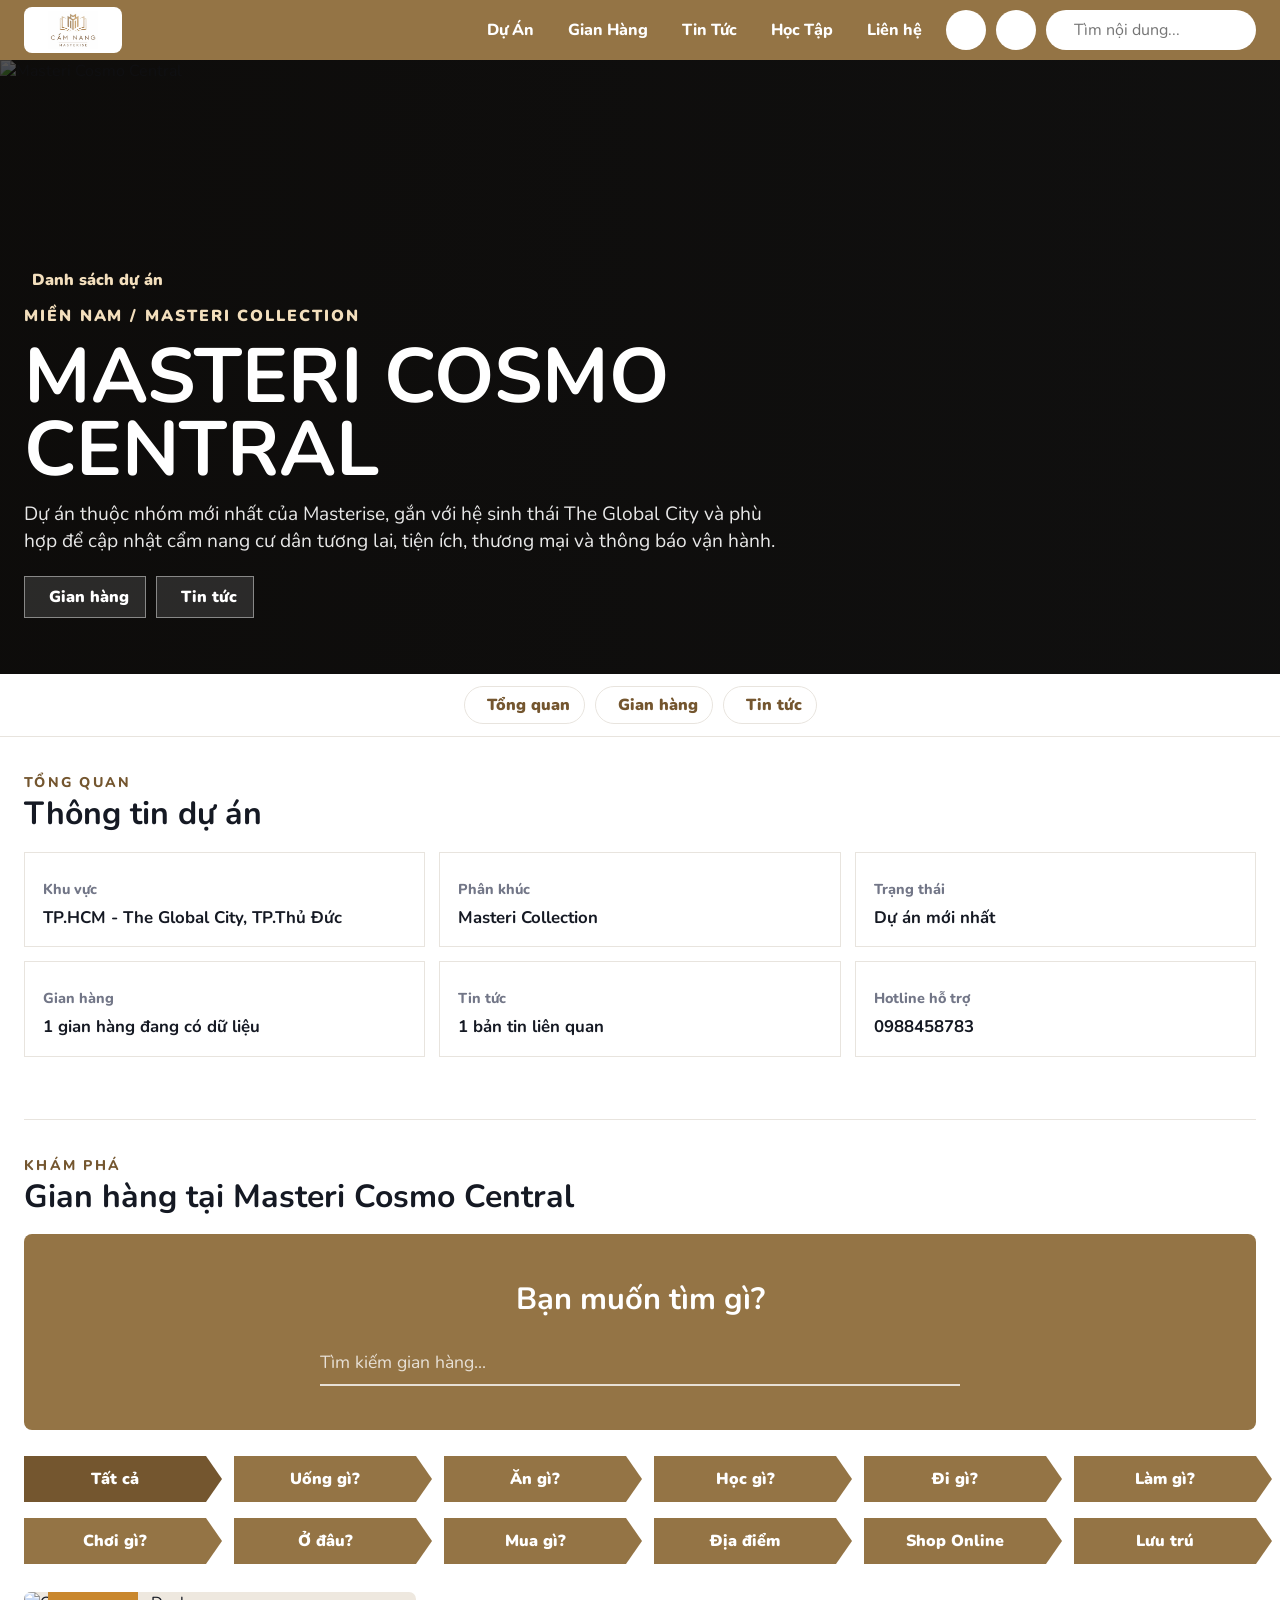
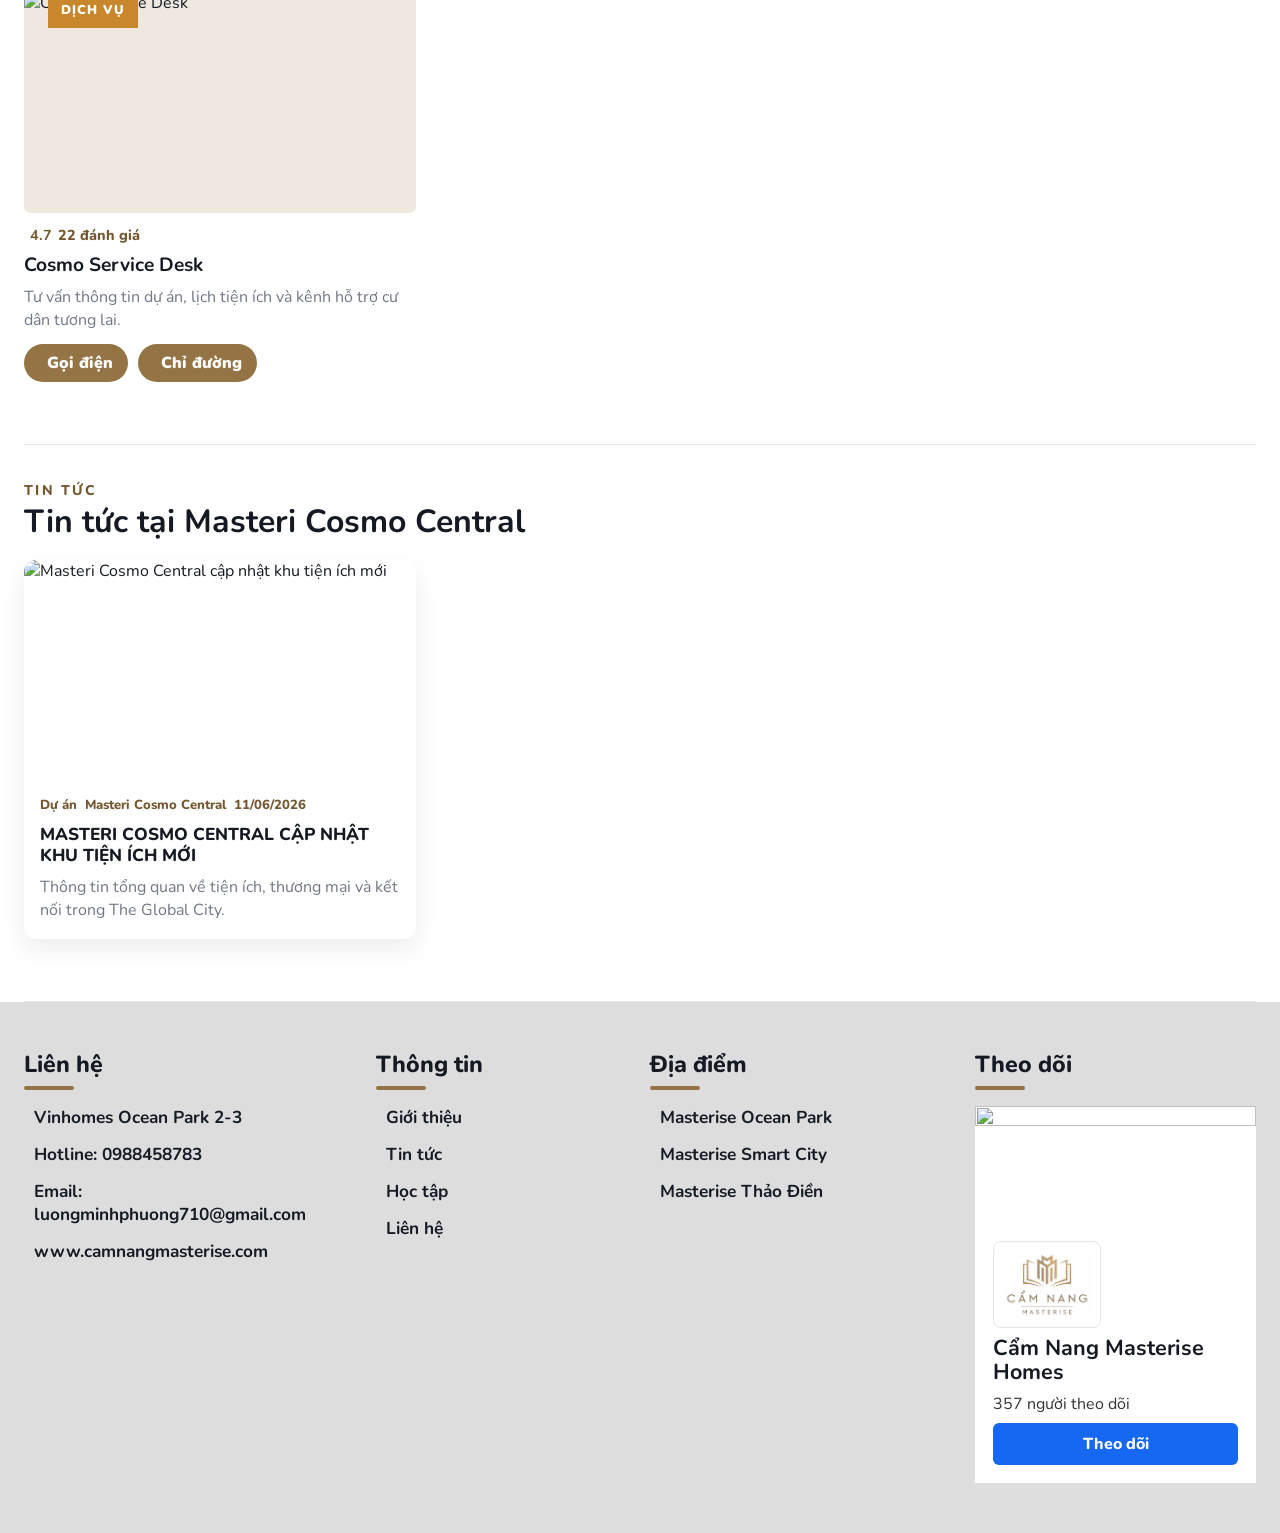
==== project.html @ 2a8983a5 "Add resident guide pages and learning hub" ====
<!doctype html>
<html lang="vi">
  <head>
    <meta charset="utf-8" />
    <meta name="viewport" content="width=device-width, initial-scale=1" />
    <title>Chi tiết dự án | Cẩm nang Masterise Homes</title>
    <meta
      name="description"
      content="Trang chi tiết dự án Masterise với mô tả, gian hàng và tin tức theo từng dự án."
    />
    <link rel="preconnect" href="https://fonts.googleapis.com" />
    <link rel="preconnect" href="https://fonts.gstatic.com" crossorigin />
    <link
      href="https://fonts.googleapis.com/css2?family=Nunito:wght@400;500;600;700;800&display=swap"
      rel="stylesheet"
    />
    <link rel="preconnect" href="https://unpkg.com" />
    <link rel="icon" href="assets/logo-camnang-masterise-crop.png" />
    <link rel="stylesheet" href="styles.css" />
    <script defer src="https://unpkg.com/lucide@latest/dist/umd/lucide.min.js"></script>
    <script defer src="site-data.js"></script>
    <script defer src="project-detail.js"></script>
  </head>
  <body>
    <header class="site-header">
      <a class="brand" href="index.html" aria-label="Cẩm nang Masterise Homes">
        <img class="brand-logo" src="assets/logo-camnang-masterise-crop.png" alt="Cẩm Nang Masterise" />
      </a>

      <nav class="main-nav" aria-label="Điều hướng chính">
        <a href="projects.html">Dự Án</a>
        <a href="#stores">Gian Hàng</a>
        <a href="#projectNews">Tin Tức</a>
        <a href="learning.html">Học Tập</a>
        <a href="#contact">Liên hệ</a>
      </nav>

      <div class="header-actions">
        <a href="#contact" class="icon-button" aria-label="Tài khoản">
          <i data-lucide="user-round" aria-hidden="true"></i>
        </a>
        <a href="tel:0988458783" class="icon-button" aria-label="Gọi hotline">
          <i data-lucide="phone" aria-hidden="true"></i>
        </a>
        <label class="search-box" for="siteSearch">
          <i data-lucide="search" aria-hidden="true"></i>
          <input id="siteSearch" type="search" placeholder="Tìm nội dung..." />
        </label>
      </div>
    </header>

    <main class="project-detail-page">
      <section class="detail-hero" id="detailHero"></section>

      <nav class="detail-jump" aria-label="Điều hướng nội dung dự án">
        <a href="#overview"><i data-lucide="layout-dashboard" aria-hidden="true"></i>Tổng quan</a>
        <a href="#stores"><i data-lucide="store" aria-hidden="true"></i>Gian hàng</a>
        <a href="#projectNews"><i data-lucide="newspaper" aria-hidden="true"></i>Tin tức</a>
      </nav>

      <section class="detail-section" id="overview" aria-labelledby="overviewTitle">
        <div class="detail-section-heading">
          <p>Tổng quan</p>
          <h2 id="overviewTitle">Thông tin dự án</h2>
        </div>
        <div class="overview-grid" id="overviewGrid" aria-live="polite"></div>
      </section>

      <section class="detail-section" id="stores" aria-labelledby="storesTitle">
        <div class="detail-section-heading">
          <p>Khám phá</p>
          <h2 id="storesTitle">Gian hàng trong dự án</h2>
        </div>

        <div class="store-discovery">
          <div class="store-discovery-search">
            <h3>Bạn muốn tìm gì?</h3>
            <label for="projectStoreSearch">
              <input id="projectStoreSearch" type="search" placeholder="Tìm kiếm gian hàng..." />
              <i data-lucide="search" aria-hidden="true"></i>
            </label>
          </div>

          <div class="store-category-chips" id="storeCategoryChips" aria-label="Lọc gian hàng theo nhu cầu"></div>
        </div>

        <div class="store-showcase-grid" id="detailStoreGrid" aria-live="polite"></div>
      </section>

      <section class="detail-section" id="projectNews" aria-labelledby="projectNewsTitle">
        <div class="detail-section-heading">
          <p>Tin tức</p>
          <h2 id="projectNewsTitle">Tin tức dự án</h2>
        </div>
        <div class="news-grid" id="detailNewsGrid" aria-live="polite"></div>
      </section>
    </main>

    <footer class="site-footer" id="contact">
      <div class="footer-column">
        <h2>Liên hệ</h2>
        <ul>
          <li><i data-lucide="map-pin" aria-hidden="true"></i>Vinhomes Ocean Park 2-3</li>
          <li><i data-lucide="phone" aria-hidden="true"></i>Hotline: 0988458783</li>
          <li>
            <i data-lucide="mail" aria-hidden="true"></i>
            Email: luongminhphuong710@gmail.com
          </li>
          <li><i data-lucide="globe-2" aria-hidden="true"></i>www.camnangmasterise.com</li>
        </ul>
      </div>

      <div class="footer-column">
        <h2>Thông tin</h2>
        <ul>
          <li><i data-lucide="chevron-right" aria-hidden="true"></i>Giới thiệu</li>
          <li><i data-lucide="chevron-right" aria-hidden="true"></i>Tin tức</li>
          <li><i data-lucide="chevron-right" aria-hidden="true"></i>Học tập</li>
          <li><i data-lucide="chevron-right" aria-hidden="true"></i>Liên hệ</li>
        </ul>
      </div>

      <div class="footer-column">
        <h2>Địa điểm</h2>
        <ul>
          <li><i data-lucide="chevron-right" aria-hidden="true"></i>Masterise Ocean Park</li>
          <li><i data-lucide="chevron-right" aria-hidden="true"></i>Masterise Smart City</li>
          <li><i data-lucide="chevron-right" aria-hidden="true"></i>Masterise Thảo Điền</li>
        </ul>
      </div>

      <div class="footer-column follow-card">
        <h2>Theo dõi</h2>
        <div class="facebook-card">
          <img
            src="https://masterisehomes.com/_next/image?q=70&url=https%3A%2F%2Frevamp-ldp.masterisehomes.com%2Fuploads%2FMasteri_Grand_Coast_a2c320e2ba.jpg&w=900"
            alt=""
          />
          <div>
            <img class="footer-logo" src="assets/logo-camnang-masterise-crop.png" alt="Cẩm Nang Masterise" />
            <strong>Cẩm Nang Masterise Homes</strong>
            <span>357 người theo dõi</span>
            <a href="https://www.facebook.com/" target="_blank" rel="noreferrer">Theo dõi</a>
          </div>
        </div>
      </div>
    </footer>
  </body>
</html>
---- styles.css ----
:root {
  --brown: #947445;
  --brown-dark: #74562f;
  --brown-soft: #eee6da;
  --ink: #151923;
  --muted: #727687;
  --line: #e8e4de;
  --soft: #f6f6f6;
  --white: #ffffff;
  --footer: #dddddd;
  --shadow: 0 18px 38px rgba(68, 48, 22, 0.12);
  --content: min(1440px, calc(100vw - 48px));
  font-family: Nunito, ui-sans-serif, system-ui, -apple-system, BlinkMacSystemFont,
    "Segoe UI", sans-serif;
}

* {
  box-sizing: border-box;
}

html {
  scroll-behavior: smooth;
}

body {
  margin: 0;
  background: var(--white);
  color: var(--ink);
  overflow-x: hidden;
}

body,
button,
input,
select {
  font: inherit;
}

button {
  cursor: pointer;
}

a {
  color: inherit;
  text-decoration: none;
}

img {
  display: block;
  max-width: 100%;
}

.site-header {
  position: sticky;
  top: 0;
  z-index: 10;
  display: grid;
  grid-template-columns: auto 1fr auto;
  align-items: center;
  gap: 24px;
  min-height: 60px;
  padding: 7px 24px;
  background: var(--brown);
  color: var(--white);
}

.brand {
  display: inline-flex;
  align-items: center;
}

.brand-logo {
  width: 98px;
  height: 46px;
  border-radius: 8px;
  padding: 4px 8px;
  background: var(--white);
  object-fit: contain;
}

.main-nav {
  display: flex;
  align-items: center;
  justify-content: flex-end;
  gap: 34px;
  font-weight: 800;
}

.main-nav a {
  white-space: nowrap;
}

.main-nav a:hover,
.main-nav a:focus-visible,
.main-nav a.is-active {
  color: #f5e3c2;
  outline: none;
}

.header-actions {
  display: flex;
  align-items: center;
  gap: 10px;
}

.icon-button {
  display: grid;
  place-items: center;
  width: 40px;
  height: 40px;
  border-radius: 999px;
  background: var(--white);
  color: var(--brown);
}

.icon-button svg,
.search-box svg {
  width: 20px;
  height: 20px;
}

.search-box {
  display: flex;
  align-items: center;
  gap: 10px;
  width: 210px;
  height: 40px;
  border-radius: 999px;
  padding: 0 16px;
  background: var(--white);
  color: var(--muted);
}

.search-box input {
  width: 100%;
  min-width: 0;
  border: 0;
  outline: 0;
  color: var(--ink);
}

.hero-banner {
  position: relative;
  height: clamp(320px, 33vw, 620px);
  overflow: hidden;
  background: #ece9e4;
}

.hero-banner img {
  width: 100%;
  height: 100%;
  object-fit: cover;
}

.hero-banner::after {
  content: "";
  position: absolute;
  inset: 0;
  background: linear-gradient(90deg, rgba(0, 0, 0, 0.32), rgba(0, 0, 0, 0.02));
  pointer-events: none;
}

.hero-copy {
  position: absolute;
  left: max(24px, calc((100vw - 1440px) / 2));
  bottom: 46px;
  z-index: 1;
  max-width: 560px;
  color: var(--white);
  text-shadow: 0 10px 28px rgba(0, 0, 0, 0.42);
}

.hero-copy p {
  margin: 0 0 8px;
  font-size: clamp(1.1rem, 2vw, 1.8rem);
  font-weight: 800;
}

.hero-copy h1 {
  margin: 0;
  font-size: clamp(2.1rem, 5vw, 4.4rem);
  line-height: 1;
}

.section {
  width: var(--content);
  margin: 0 auto;
  padding: 48px 0 70px;
}

.section-title {
  display: grid;
  justify-items: center;
  gap: 8px;
  margin-bottom: 28px;
  text-align: center;
}

.section-title h2 {
  margin: 0;
  color: #68696d;
  font-size: clamp(2rem, 3vw, 2.75rem);
  line-height: 1.05;
  font-weight: 800;
}

.section-title p {
  margin: 0;
  width: min(860px, calc(100vw - 40px));
  color: #798095;
  font-size: clamp(1.05rem, 1.5vw, 1.35rem);
  line-height: 1.35;
}

.section-title span {
  display: block;
  position: relative;
  width: 164px;
  height: 8px;
  margin-top: 4px;
}

.section-title span::before,
.section-title span::after {
  content: "";
  position: absolute;
  top: 2px;
  width: 74px;
  height: 4px;
  border-radius: 999px;
  background: var(--brown);
}

.section-title span::before {
  left: 0;
}

.section-title span::after {
  right: 0;
}

.region-tabs {
  display: flex;
  justify-content: center;
  flex-wrap: wrap;
  gap: 10px;
  margin-bottom: 28px;
}

.region-tabs button {
  min-height: 38px;
  border: 1px solid var(--line);
  border-radius: 999px;
  padding: 0 16px;
  background: var(--white);
  color: var(--brown-dark);
  font-size: 0.96rem;
  font-weight: 800;
}

.region-tabs button:hover,
.region-tabs button:focus-visible,
.region-tabs button.is-active {
  border-color: var(--brown);
  background: var(--brown);
  color: var(--white);
  outline: none;
}

.project-grid {
  display: grid;
  grid-template-columns: repeat(4, minmax(0, 1fr));
  gap: 20px;
}

.project-card {
  display: grid;
  justify-items: center;
  gap: 10px;
  width: 100%;
  min-width: 0;
  border: 1px solid var(--line);
  border-radius: 10px;
  padding: 10px 10px 14px;
  background: var(--white);
  color: inherit;
  text-align: center;
  box-shadow: 0 10px 22px rgba(20, 21, 24, 0.05);
}

.project-card img {
  width: 100%;
  aspect-ratio: 4 / 3;
  border-radius: 7px;
  object-fit: cover;
}

.project-card h3 {
  margin: 2px 0 0;
  font-size: clamp(1rem, 1.15vw, 1.16rem);
  line-height: 1.2;
  font-weight: 800;
}

.project-card .project-meta {
  margin: -4px 0 0;
  color: var(--muted);
  font-size: 0.82rem;
  font-weight: 700;
}

.project-card .project-action {
  display: inline-flex;
  align-items: center;
  gap: 7px;
  min-height: 36px;
  border-radius: 999px;
  padding: 0 16px;
  background: var(--brown);
  color: var(--white);
  font-size: 0.9rem;
  font-weight: 800;
}

.project-card:hover,
.project-card:focus-visible,
.project-card.is-active {
  border-color: rgba(148, 116, 69, 0.56);
}

.project-card:hover .project-action,
.project-card:focus-visible .project-action,
.project-card.is-active .project-action {
  background: var(--brown-dark);
}

.project-card:focus-visible {
  outline: 3px solid rgba(148, 116, 69, 0.28);
  outline-offset: 4px;
}

.project-more {
  display: flex;
  justify-content: center;
  margin-top: 24px;
}

.project-more[hidden] {
  display: none;
}

.project-more button {
  min-height: 42px;
  border: 1px solid var(--brown);
  border-radius: 999px;
  padding: 0 24px;
  background: var(--white);
  color: var(--brown-dark);
  font-weight: 800;
}

.project-more button:hover,
.project-more button:focus-visible {
  background: var(--brown);
  color: var(--white);
  outline: none;
}

.store-panel {
  margin-top: 54px;
  border: 1px solid var(--line);
  border-radius: 14px;
  padding: 24px;
  background: #fffdf9;
  box-shadow: var(--shadow);
}

.store-panel-heading {
  display: flex;
  align-items: end;
  justify-content: space-between;
  gap: 18px;
  margin-bottom: 20px;
}

.store-panel-heading p {
  margin: 0 0 4px;
  color: var(--brown);
  font-size: 0.86rem;
  font-weight: 800;
  letter-spacing: 0.08em;
  text-transform: uppercase;
}

.store-panel-heading h2 {
  margin: 0;
  font-size: clamp(1.45rem, 2vw, 2rem);
  line-height: 1.15;
}

.store-panel-heading span {
  flex: 0 0 auto;
  border-radius: 999px;
  padding: 8px 14px;
  background: var(--brown-soft);
  color: var(--brown-dark);
  font-weight: 800;
}

.store-grid {
  display: grid;
  grid-template-columns: repeat(3, minmax(0, 1fr));
  gap: 14px;
}

.project-news-block {
  margin-top: 30px;
  border-top: 1px solid var(--line);
  padding-top: 24px;
}

.store-panel-heading.compact {
  margin-bottom: 16px;
}

.project-news-grid {
  display: grid;
  grid-template-columns: repeat(2, minmax(0, 1fr));
  gap: 14px;
}

.project-news-grid .news-card {
  border: 1px solid var(--line);
  border-radius: 10px;
  box-shadow: none;
}

.store-card {
  display: grid;
  gap: 10px;
  border: 1px solid var(--line);
  border-radius: 10px;
  padding: 16px;
  background: var(--white);
}

.store-card h3 {
  margin: 0;
  font-size: 1.08rem;
}

.store-card p {
  margin: 0;
  color: var(--muted);
  line-height: 1.42;
}

.store-type {
  width: fit-content;
  border-radius: 999px;
  padding: 5px 10px;
  background: var(--brown-soft);
  color: var(--brown-dark);
  font-size: 0.78rem;
  font-weight: 800;
}

.store-info {
  display: grid;
  gap: 7px;
  color: #333742;
  font-size: 0.92rem;
  font-weight: 700;
}

.store-info span {
  display: flex;
  align-items: center;
  gap: 7px;
}

.store-info svg {
  width: 16px;
  height: 16px;
  color: var(--brown);
}

.news-section {
  width: 100%;
  padding-inline: max(24px, calc((100vw - 1440px) / 2));
  background: var(--soft);
}

.learning-teaser {
  display: flex;
  align-items: center;
  justify-content: space-between;
  gap: 24px;
  border-block: 1px solid var(--line);
}

.learning-teaser p {
  margin: 0 0 8px;
  color: var(--brown-dark);
  font-size: 0.88rem;
  font-weight: 900;
  letter-spacing: 0.16em;
  text-transform: uppercase;
}

.learning-teaser h2 {
  margin: 0;
  font-size: clamp(1.8rem, 3vw, 3rem);
  line-height: 1.06;
}

.learning-teaser span {
  display: block;
  max-width: 740px;
  margin-top: 10px;
  color: var(--muted);
  font-size: 1.1rem;
  line-height: 1.4;
}

.learning-teaser a {
  display: inline-flex;
  align-items: center;
  gap: 8px;
  min-height: 44px;
  border-radius: 999px;
  padding: 0 18px;
  background: var(--brown);
  color: var(--white);
  font-weight: 900;
  white-space: nowrap;
}

.learning-teaser a:hover,
.learning-teaser a:focus-visible {
  background: var(--brown-dark);
  outline: none;
}

.news-grid {
  display: grid;
  grid-template-columns: repeat(3, minmax(0, 1fr));
  gap: 28px;
}

.news-card {
  display: grid;
  grid-template-rows: auto 1fr;
  overflow: hidden;
  border-radius: 12px;
  background: var(--white);
  box-shadow: 0 10px 24px rgba(20, 21, 24, 0.08);
}

.news-card img {
  width: 100%;
  aspect-ratio: 16 / 9;
  object-fit: cover;
}

.news-card-body {
  display: grid;
  gap: 10px;
  padding: 16px;
}

.news-card h3 {
  margin: 0;
  font-size: 1.08rem;
  line-height: 1.22;
  font-weight: 800;
  text-transform: uppercase;
}

.news-card p {
  margin: 0;
  color: var(--muted);
  line-height: 1.45;
}

.news-meta {
  display: flex;
  flex-wrap: wrap;
  gap: 8px;
  color: var(--brown-dark);
  font-size: 0.82rem;
  font-weight: 800;
}

.page-hero {
  display: grid;
  gap: 10px;
  padding: 72px max(24px, calc((100vw - 1440px) / 2)) 42px;
  background: #f8f6f2;
  border-bottom: 1px solid var(--line);
}

.page-hero p,
.toolbar-eyebrow,
.detail-section-heading p,
.directory-project-region {
  margin: 0;
  color: var(--brown-dark);
  font-size: 0.88rem;
  font-weight: 800;
  letter-spacing: 0.16em;
  text-transform: uppercase;
}

.page-hero h1 {
  margin: 0;
  max-width: 980px;
  font-size: clamp(2.4rem, 5vw, 5rem);
  line-height: 0.98;
}

.page-hero span {
  max-width: 760px;
  color: var(--muted);
  font-size: 1.2rem;
  line-height: 1.4;
}

.directory-section,
.detail-section {
  width: var(--content);
  margin: 0 auto;
  padding: 36px 0 62px;
}

.directory-stats {
  display: grid;
  grid-template-columns: repeat(4, minmax(0, 1fr));
  gap: 14px;
  margin-bottom: 28px;
}

.stat-card {
  border: 1px solid var(--line);
  padding: 20px;
  background: var(--white);
}

.stat-card strong {
  display: block;
  color: #3d2308;
  font-size: clamp(2rem, 3vw, 3rem);
  line-height: 1;
}

.stat-card span {
  display: block;
  margin-top: 10px;
  color: #6e5d50;
  font-size: 1rem;
  line-height: 1.25;
}

.directory-toolbar {
  display: flex;
  align-items: end;
  justify-content: space-between;
  gap: 20px;
  margin-bottom: 24px;
}

.directory-toolbar h2,
.detail-section-heading h2 {
  margin: 4px 0 0;
  font-size: clamp(1.7rem, 2.5vw, 2.4rem);
  line-height: 1.1;
}

.filter-controls {
  display: flex;
  flex-wrap: wrap;
  gap: 12px;
  justify-content: flex-end;
}

.filter-controls label {
  display: grid;
  grid-template-columns: auto auto minmax(180px, 1fr);
  align-items: center;
  gap: 9px;
  min-height: 46px;
  border: 1px solid var(--line);
  padding: 0 12px;
  background: var(--white);
  color: var(--brown-dark);
  font-weight: 800;
}

.filter-controls svg {
  width: 18px;
  height: 18px;
}

.filter-controls select {
  min-width: 0;
  border: 0;
  background: transparent;
  color: var(--ink);
  font-weight: 800;
  outline: 0;
}

.project-list {
  display: grid;
  grid-template-columns: repeat(3, minmax(0, 1fr));
  gap: 20px;
}

.directory-project {
  display: grid;
  grid-template-rows: auto 1fr;
  border: 1px solid var(--line);
  background: var(--white);
  min-width: 0;
}

.directory-project-media {
  position: relative;
  display: block;
  overflow: hidden;
}

.directory-project-media img {
  width: 100%;
  aspect-ratio: 16 / 10;
  object-fit: cover;
  transition: transform 0.24s ease;
}

.directory-project:hover .directory-project-media img {
  transform: scale(1.025);
}

.directory-project-media span {
  position: absolute;
  top: 14px;
  left: 14px;
  padding: 8px 12px;
  background: rgba(255, 255, 255, 0.94);
  color: #3d2308;
  font-size: 0.82rem;
  font-weight: 900;
  letter-spacing: 0.08em;
  text-transform: uppercase;
}

.directory-project-body {
  display: grid;
  gap: 14px;
  align-content: start;
  padding: 20px;
}

.directory-project-body h3 {
  margin: 0;
  font-size: clamp(1.22rem, 1.5vw, 1.55rem);
  line-height: 1.05;
  text-transform: uppercase;
}

.directory-project-body p {
  margin: 0;
  color: #6f6158;
  font-size: 1.02rem;
  line-height: 1.34;
}

.directory-project-meta {
  display: grid;
  gap: 9px;
  color: #5c5854;
  font-weight: 700;
}

.directory-project-meta span,
.text-action,
.detail-hero-actions a,
.detail-jump a,
.back-link {
  display: inline-flex;
  align-items: center;
  gap: 8px;
}

.directory-project-meta svg,
.text-action svg,
.detail-hero-actions svg,
.detail-jump svg,
.back-link svg {
  flex: 0 0 18px;
  width: 18px;
  height: 18px;
  color: var(--brown);
}

.text-action {
  width: fit-content;
  margin-top: 2px;
  color: var(--brown-dark);
  font-weight: 900;
}

.text-action:hover,
.text-action:focus-visible {
  color: var(--brown);
  outline: none;
}

.detail-hero {
  position: relative;
  min-height: clamp(430px, 48vw, 680px);
  overflow: hidden;
  background: #111;
}

.detail-hero > img {
  width: 100%;
  height: 100%;
  min-height: inherit;
  object-fit: cover;
}

.detail-hero::after {
  content: "";
  position: absolute;
  inset: 0;
  background: linear-gradient(90deg, rgba(12, 10, 8, 0.7), rgba(12, 10, 8, 0.18));
}

.detail-hero-copy {
  position: absolute;
  inset: auto auto 56px max(24px, calc((100vw - 1440px) / 2));
  z-index: 1;
  display: grid;
  gap: 14px;
  max-width: 760px;
  color: var(--white);
}

.detail-hero-copy p {
  margin: 0;
  color: #f3dfbd;
  font-weight: 900;
  letter-spacing: 0.12em;
  text-transform: uppercase;
}

.detail-hero-copy h1 {
  margin: 0;
  font-size: clamp(2.7rem, 6vw, 6rem);
  line-height: 0.95;
  text-transform: uppercase;
}

.detail-hero-copy span {
  color: rgba(255, 255, 255, 0.9);
  font-size: clamp(1.05rem, 1.5vw, 1.28rem);
  line-height: 1.4;
}

.back-link {
  width: fit-content;
  color: #f3dfbd;
  font-weight: 900;
}

.detail-hero-actions {
  display: flex;
  flex-wrap: wrap;
  gap: 10px;
  margin-top: 8px;
}

.detail-hero-actions a {
  min-height: 42px;
  border: 1px solid rgba(255, 255, 255, 0.44);
  padding: 0 16px;
  background: rgba(255, 255, 255, 0.12);
  color: var(--white);
  font-weight: 900;
}

.detail-hero-actions svg {
  color: #f3dfbd;
}

.detail-jump {
  position: sticky;
  top: 60px;
  z-index: 8;
  display: flex;
  justify-content: center;
  gap: 10px;
  padding: 12px 24px;
  border-bottom: 1px solid var(--line);
  background: rgba(255, 255, 255, 0.94);
  backdrop-filter: blur(12px);
}

.detail-jump a {
  min-height: 38px;
  border: 1px solid var(--line);
  border-radius: 999px;
  padding: 0 14px;
  color: var(--brown-dark);
  font-weight: 900;
}

.detail-jump a:hover,
.detail-jump a:focus-visible {
  border-color: var(--brown);
  background: var(--brown);
  color: var(--white);
  outline: none;
}

.detail-jump a:hover svg,
.detail-jump a:focus-visible svg {
  color: var(--white);
}

.detail-section {
  border-bottom: 1px solid var(--line);
}

.detail-section-heading {
  margin-bottom: 20px;
}

.overview-grid {
  display: grid;
  grid-template-columns: repeat(3, minmax(0, 1fr));
  gap: 14px;
}

.overview-item {
  display: grid;
  gap: 8px;
  border: 1px solid var(--line);
  padding: 18px;
  background: var(--white);
}

.overview-item svg {
  width: 22px;
  height: 22px;
  color: var(--brown);
}

.overview-item span {
  color: var(--muted);
  font-size: 0.9rem;
  font-weight: 800;
}

.overview-item strong {
  color: var(--ink);
  font-size: 1.05rem;
  line-height: 1.3;
}

.store-discovery {
  display: grid;
  gap: 26px;
  margin-bottom: 28px;
}

.store-discovery-search {
  display: grid;
  justify-items: center;
  gap: 20px;
  border-radius: 8px;
  padding: 44px 24px;
  background: var(--brown);
  color: var(--white);
}

.store-discovery-search h3 {
  margin: 0;
  font-size: clamp(1.5rem, 2.4vw, 2rem);
}

.store-discovery-search label {
  display: grid;
  grid-template-columns: minmax(220px, 520px) auto;
  align-items: center;
  gap: 12px;
  width: min(640px, 100%);
  border-bottom: 2px solid rgba(255, 255, 255, 0.78);
}

.store-discovery-search input {
  min-width: 0;
  border: 0;
  padding: 10px 0;
  background: transparent;
  color: var(--white);
  font-size: 1.1rem;
  outline: 0;
}

.store-discovery-search input::placeholder {
  color: rgba(255, 255, 255, 0.78);
}

.store-discovery-search svg {
  width: 28px;
  height: 28px;
}

.store-category-chips {
  display: grid;
  grid-template-columns: repeat(6, minmax(0, 1fr));
  gap: 16px 28px;
}

.store-category-chips button {
  position: relative;
  min-height: 46px;
  border: 0;
  padding: 0 26px;
  background: var(--brown);
  color: var(--white);
  font-weight: 900;
}

.store-category-chips button::after {
  content: "";
  position: absolute;
  top: 0;
  right: -16px;
  border-top: 23px solid transparent;
  border-bottom: 23px solid transparent;
  border-left: 16px solid var(--brown);
}

.store-category-chips button:hover,
.store-category-chips button:focus-visible,
.store-category-chips button.is-active {
  background: var(--brown-dark);
  outline: none;
}

.store-category-chips button:hover::after,
.store-category-chips button:focus-visible::after,
.store-category-chips button.is-active::after {
  border-left-color: var(--brown-dark);
}

.store-showcase-grid {
  display: grid;
  grid-template-columns: repeat(3, minmax(0, 1fr));
  gap: 28px;
}

.showcase-store-card {
  display: grid;
  gap: 12px;
  min-width: 0;
}

.showcase-store-media {
  position: relative;
  display: block;
  overflow: hidden;
  border-radius: 7px;
  background: #eee8df;
}

.showcase-store-media img {
  width: 100%;
  aspect-ratio: 16 / 9;
  object-fit: cover;
  transition: transform 0.22s ease;
}

.showcase-store-media:hover img,
.showcase-store-media:focus-visible img {
  transform: scale(1.025);
}

.showcase-store-media span {
  position: absolute;
  top: 0;
  left: 24px;
  padding: 9px 13px;
  background: #c9872d;
  color: var(--white);
  font-size: 0.8rem;
  font-weight: 900;
  letter-spacing: 0.08em;
  text-transform: uppercase;
}

.showcase-store-body {
  display: grid;
  gap: 9px;
}

.showcase-store-rating {
  display: flex;
  align-items: center;
  gap: 6px;
  color: var(--brown-dark);
  font-size: 0.9rem;
  font-weight: 800;
}

.showcase-store-rating svg {
  width: 17px;
  height: 17px;
  fill: currentColor;
}

.showcase-store-body h3 {
  margin: 0;
  font-size: 1.2rem;
  line-height: 1.2;
}

.showcase-store-body p {
  margin: 0;
  color: var(--muted);
  line-height: 1.42;
}

.showcase-store-actions {
  display: flex;
  flex-wrap: wrap;
  gap: 10px;
  margin-top: 4px;
}

.showcase-store-actions a {
  display: inline-flex;
  align-items: center;
  gap: 8px;
  min-height: 38px;
  border-radius: 999px;
  padding: 0 15px;
  background: var(--brown);
  color: var(--white);
  font-weight: 900;
}

.showcase-store-actions a:hover,
.showcase-store-actions a:focus-visible {
  background: var(--brown-dark);
  outline: none;
}

.showcase-store-actions svg {
  width: 17px;
  height: 17px;
}

.store-detail-hero {
  position: relative;
  min-height: clamp(420px, 44vw, 640px);
  overflow: hidden;
  background: #17120d;
}

.store-detail-hero > img {
  width: 100%;
  height: 100%;
  min-height: inherit;
  object-fit: cover;
}

.store-detail-hero::after {
  content: "";
  position: absolute;
  inset: 0;
  background: linear-gradient(90deg, rgba(16, 12, 7, 0.76), rgba(16, 12, 7, 0.2));
}

.store-detail-hero-copy {
  position: absolute;
  left: max(24px, calc((100vw - 1440px) / 2));
  bottom: 50px;
  z-index: 1;
  display: grid;
  gap: 12px;
  max-width: 760px;
  color: var(--white);
}

.store-detail-hero-copy > span {
  color: #f3dfbd;
  font-weight: 900;
  letter-spacing: 0.12em;
  text-transform: uppercase;
}

.store-detail-hero-copy h1 {
  margin: 0;
  font-size: clamp(2.5rem, 5vw, 5.5rem);
  line-height: 0.96;
  text-transform: uppercase;
}

.store-detail-hero-copy p {
  margin: 0;
  color: rgba(255, 255, 255, 0.9);
  font-size: 1.15rem;
  line-height: 1.42;
}

.store-rating-large {
  display: flex;
  align-items: center;
  gap: 8px;
  width: fit-content;
  border: 1px solid rgba(255, 255, 255, 0.38);
  padding: 8px 12px;
  background: rgba(255, 255, 255, 0.12);
  font-weight: 900;
}

.store-rating-large svg {
  width: 20px;
  height: 20px;
  color: #f3dfbd;
  fill: currentColor;
}

.store-profile-grid {
  display: grid;
  grid-template-columns: repeat(3, minmax(0, 1fr));
  gap: 14px;
}

.review-summary {
  display: flex;
  align-items: center;
  justify-content: space-between;
  gap: 20px;
  border: 1px solid var(--line);
  padding: 22px;
  background: #fffdf9;
}

.review-summary strong {
  display: block;
  color: #3d2308;
  font-size: 3rem;
  line-height: 1;
}

.review-summary span {
  display: block;
  margin-top: 6px;
  color: #c9872d;
  font-size: 1.1rem;
  letter-spacing: 0.08em;
}

.review-summary p {
  margin: 8px 0 0;
  color: var(--muted);
}

.review-summary a {
  display: inline-flex;
  align-items: center;
  gap: 8px;
  min-height: 42px;
  border: 0;
  border-radius: 999px;
  padding: 0 18px;
  background: var(--brown);
  color: var(--white);
  font-weight: 900;
}

.review-list {
  display: grid;
  grid-template-columns: repeat(3, minmax(0, 1fr));
  gap: 14px;
  margin-top: 16px;
}

.review-card {
  display: grid;
  gap: 12px;
  border: 1px solid var(--line);
  padding: 18px;
  background: var(--white);
}

.review-card div {
  display: flex;
  align-items: center;
  justify-content: space-between;
  gap: 12px;
}

.review-card strong {
  font-size: 1.05rem;
}

.review-card span {
  color: #c9872d;
  letter-spacing: 0.05em;
}

.review-card p {
  margin: 0;
  color: #5c5854;
  line-height: 1.45;
}

.review-card small {
  color: var(--muted);
  font-weight: 800;
}

.learning-hero {
  display: grid;
  grid-template-columns: minmax(0, 1fr) 320px;
  gap: 28px;
  align-items: end;
  padding: 72px max(24px, calc((100vw - 1440px) / 2)) 48px;
  background: #f8f6f2;
  border-bottom: 1px solid var(--line);
}

.learning-hero p {
  margin: 0 0 10px;
  color: var(--brown-dark);
  font-size: 0.9rem;
  font-weight: 900;
  letter-spacing: 0.16em;
  text-transform: uppercase;
}

.learning-hero h1 {
  margin: 0;
  max-width: 960px;
  font-size: clamp(2.4rem, 5vw, 5rem);
  line-height: 0.98;
}

.learning-hero span {
  display: block;
  max-width: 780px;
  margin-top: 16px;
  color: var(--muted);
  font-size: 1.15rem;
  line-height: 1.42;
}

.learning-progress-card {
  display: grid;
  gap: 10px;
  border: 1px solid var(--line);
  padding: 24px;
  background: var(--white);
}

.learning-progress-card span {
  margin: 0;
  color: var(--brown-dark);
  font-weight: 900;
}

.learning-progress-card strong {
  color: #3d2308;
  font-size: 4rem;
  line-height: 1;
}

.learning-progress-card p {
  margin: 0;
  color: var(--muted);
  font-weight: 700;
  letter-spacing: 0;
  text-transform: none;
}

.learning-shell {
  width: var(--content);
  margin: 0 auto;
  padding: 38px 0 64px;
}

.learning-toolbar,
.exercise-heading {
  display: flex;
  align-items: end;
  justify-content: space-between;
  gap: 20px;
  margin-bottom: 22px;
}

.learning-toolbar h2,
.exercise-heading h2 {
  margin: 4px 0 0;
  font-size: clamp(1.7rem, 2.5vw, 2.4rem);
  line-height: 1.1;
}

.learning-filters label {
  min-width: 230px;
}

.learning-stats {
  display: grid;
  grid-template-columns: repeat(4, minmax(0, 1fr));
  gap: 14px;
  margin-bottom: 22px;
}

.learning-stat {
  border: 1px solid var(--line);
  padding: 18px;
  background: var(--white);
}

.learning-stat strong {
  display: block;
  color: #3d2308;
  font-size: 2.5rem;
  line-height: 1;
}

.learning-stat span {
  display: block;
  margin-top: 8px;
  color: var(--muted);
  font-weight: 800;
}

.plan-tabs {
  display: flex;
  flex-wrap: wrap;
  gap: 10px;
  margin-bottom: 20px;
}

.plan-tabs button,
.exercise-heading button {
  display: inline-flex;
  align-items: center;
  gap: 8px;
  min-height: 40px;
  border: 1px solid var(--brown);
  border-radius: 999px;
  padding: 0 16px;
  background: var(--white);
  color: var(--brown-dark);
  font-weight: 900;
}

.plan-tabs button:hover,
.plan-tabs button:focus-visible,
.plan-tabs button.is-active,
.exercise-heading button:hover,
.exercise-heading button:focus-visible {
  background: var(--brown);
  color: var(--white);
  outline: none;
}

.roadmap-grid {
  display: grid;
  grid-template-columns: repeat(4, minmax(0, 1fr));
  gap: 14px;
  margin-bottom: 34px;
}

.roadmap-card {
  display: grid;
  gap: 14px;
  border: 1px solid var(--line);
  padding: 18px;
  background: #fffdf9;
}

.roadmap-card span {
  color: var(--brown-dark);
  font-size: 0.78rem;
  font-weight: 900;
  letter-spacing: 0.12em;
  text-transform: uppercase;
}

.roadmap-card h3 {
  margin: 4px 0 0;
  font-size: 1.2rem;
}

.roadmap-card p {
  margin: 8px 0 0;
  color: var(--muted);
  line-height: 1.35;
}

.roadmap-card strong {
  color: #3d2308;
  font-size: 1.4rem;
}

.progress-bar {
  overflow: hidden;
  height: 8px;
  border-radius: 999px;
  background: var(--brown-soft);
}

.progress-bar i {
  display: block;
  height: 100%;
  border-radius: inherit;
  background: var(--brown);
}

.exercise-grid {
  display: grid;
  grid-template-columns: repeat(3, minmax(0, 1fr));
  gap: 16px;
}

.exercise-card {
  display: grid;
  gap: 12px;
  border: 1px solid var(--line);
  padding: 18px;
  background: var(--white);
  min-width: 0;
}

.exercise-card.is-complete {
  border-color: rgba(148, 116, 69, 0.55);
  background: #fffaf1;
}

.exercise-card-top,
.exercise-meta {
  display: flex;
  flex-wrap: wrap;
  gap: 8px;
}

.exercise-card-top span {
  border-radius: 999px;
  padding: 5px 10px;
  background: var(--brown-soft);
  color: var(--brown-dark);
  font-size: 0.78rem;
  font-weight: 900;
}

.exercise-card h3 {
  margin: 0;
  font-size: 1.1rem;
  line-height: 1.22;
}

.exercise-card p {
  margin: 0;
  color: #5c5854;
  line-height: 1.42;
}

.exercise-meta span {
  display: inline-flex;
  align-items: center;
  gap: 6px;
  color: var(--brown-dark);
  font-size: 0.88rem;
  font-weight: 800;
}

.exercise-meta svg {
  width: 16px;
  height: 16px;
}

.exercise-card button {
  display: inline-flex;
  align-items: center;
  justify-content: center;
  gap: 8px;
  min-height: 40px;
  border: 0;
  border-radius: 999px;
  padding: 0 16px;
  background: var(--brown);
  color: var(--white);
  font-weight: 900;
}

.exercise-card.is-complete button {
  background: var(--brown-dark);
}

.certificate-grid {
  display: grid;
  grid-template-columns: repeat(4, minmax(0, 1fr));
  gap: 14px;
}

.certificate-card {
  display: grid;
  gap: 10px;
  border: 1px dashed var(--line);
  padding: 18px;
  background: #f8f6f2;
  color: var(--muted);
}

.certificate-card.is-unlocked {
  border-style: solid;
  border-color: rgba(148, 116, 69, 0.6);
  background: #fffaf1;
  color: var(--ink);
}

.certificate-card svg {
  width: 30px;
  height: 30px;
  color: var(--brown);
}

.certificate-card span {
  color: var(--brown-dark);
  font-size: 0.8rem;
  font-weight: 900;
  letter-spacing: 0.12em;
  text-transform: uppercase;
}

.certificate-card h3 {
  margin: 0;
  font-size: 1.18rem;
}

.certificate-card p {
  margin: 0;
  line-height: 1.4;
}

.certificate-card strong {
  color: var(--brown-dark);
}

.no-results {
  grid-column: 1 / -1;
  border: 1px dashed var(--line);
  border-radius: 10px;
  padding: 22px;
  background: var(--white);
  color: var(--muted);
  text-align: center;
}

.site-footer {
  display: grid;
  grid-template-columns: 1.1fr 0.8fr 1fr 1.1fr;
  gap: 70px;
  padding: 50px max(24px, calc((100vw - 1440px) / 2));
  background: var(--footer);
}

.footer-column h2 {
  position: relative;
  margin: 0 0 28px;
  font-size: 1.45rem;
  line-height: 1.15;
  font-weight: 800;
}

.footer-column h2::after {
  content: "";
  position: absolute;
  left: 0;
  bottom: -12px;
  width: 50px;
  height: 4px;
  border-radius: 999px;
  background: var(--brown);
}

.footer-column ul {
  display: grid;
  gap: 14px;
  margin: 0;
  padding: 0;
  list-style: none;
}

.footer-column li {
  display: flex;
  align-items: flex-start;
  gap: 10px;
  color: #161b25;
  font-size: 1.08rem;
  font-weight: 700;
}

.footer-column li svg {
  flex: 0 0 18px;
  width: 18px;
  height: 18px;
  margin-top: 3px;
  color: var(--brown-dark);
}

.facebook-card {
  overflow: hidden;
  max-width: 350px;
  background: var(--white);
}

.facebook-card img {
  width: 100%;
  aspect-ratio: 2.4 / 1;
  object-fit: cover;
}

.facebook-card div {
  display: grid;
  gap: 8px;
  padding: 18px;
}

.facebook-card .footer-logo {
  width: 108px;
  height: auto;
  aspect-ratio: auto;
  border: 1px solid var(--line);
  border-radius: 8px;
  padding: 8px;
  background: var(--white);
  object-fit: contain;
}

.facebook-card strong {
  font-size: 1.35rem;
  line-height: 1.12;
}

.facebook-card span {
  color: #333;
}

.facebook-card a {
  display: inline-flex;
  justify-content: center;
  border-radius: 6px;
  padding: 10px 16px;
  background: #1668f2;
  color: var(--white);
  font-weight: 800;
}

@media (max-width: 1100px) {
  .site-header {
    grid-template-columns: auto 1fr;
  }

  .header-actions {
    grid-column: 1 / -1;
    justify-content: flex-end;
  }

  .project-grid,
  .project-list,
  .store-grid,
  .store-showcase-grid,
  .review-list,
  .exercise-grid,
  .roadmap-grid,
  .certificate-grid,
  .news-grid {
    grid-template-columns: repeat(2, minmax(0, 1fr));
  }

  .directory-stats,
  .overview-grid,
  .store-profile-grid,
  .learning-stats {
    grid-template-columns: repeat(2, minmax(0, 1fr));
  }

  .store-category-chips {
    grid-template-columns: repeat(3, minmax(0, 1fr));
  }

  .site-footer {
    grid-template-columns: repeat(2, minmax(0, 1fr));
  }
}

@media (max-width: 720px) {
  :root {
    --content: min(100vw - 28px, 480px);
  }

  .site-header {
    position: static;
    grid-template-columns: 1fr;
    gap: 12px;
    padding: 12px 16px 16px;
  }

  .brand {
    justify-content: center;
  }

  .main-nav {
    justify-content: center;
    flex-wrap: wrap;
    gap: 10px 14px;
    font-size: 0.86rem;
  }

  .header-actions {
    justify-content: center;
    flex-wrap: wrap;
  }

  .search-box {
    width: min(100%, 320px);
  }

  .hero-banner {
    height: 280px;
  }

  .hero-copy {
    right: 20px;
    bottom: 24px;
  }

  .section {
    padding-block: 36px 50px;
  }

  .page-hero {
    padding-block: 42px 32px;
  }

  .learning-hero {
    grid-template-columns: 1fr;
    padding-block: 42px 32px;
  }

  .section-title p {
    width: min(320px, calc(100vw - 40px));
  }

  .region-tabs {
    display: grid;
    grid-template-columns: repeat(2, minmax(0, 1fr));
    width: 100%;
  }

  .region-tabs button {
    width: 100%;
  }

  .project-grid,
  .project-list,
  .store-grid,
  .store-showcase-grid,
  .project-news-grid,
  .news-grid,
  .exercise-grid,
  .roadmap-grid,
  .certificate-grid,
  .directory-stats,
  .overview-grid,
  .store-profile-grid,
  .learning-stats,
  .review-list,
  .site-footer {
    grid-template-columns: 1fr;
  }

  .learning-toolbar,
  .exercise-heading,
  .learning-teaser {
    align-items: stretch;
    flex-direction: column;
  }

  .learning-filters,
  .learning-filters label {
    width: 100%;
  }

  .store-discovery-search {
    padding: 32px 18px;
  }

  .store-category-chips {
    grid-template-columns: repeat(2, minmax(0, 1fr));
    gap: 12px 22px;
    overflow: hidden;
    padding-right: 14px;
  }

  .store-category-chips button {
    min-height: 42px;
    padding-inline: 16px;
  }

  .store-category-chips button::after {
    right: -14px;
    border-top-width: 21px;
    border-bottom-width: 21px;
    border-left-width: 14px;
  }

  .store-detail-hero-copy {
    right: 20px;
    bottom: 30px;
  }

  .detail-section-heading h2 {
    font-size: 1.45rem;
    line-height: 1.15;
    overflow-wrap: anywhere;
  }

  .review-summary {
    align-items: flex-start;
    flex-direction: column;
  }

  .directory-toolbar {
    align-items: stretch;
    flex-direction: column;
  }

  .filter-controls,
  .filter-controls label {
    width: 100%;
  }

  .filter-controls label {
    grid-template-columns: auto auto minmax(0, 1fr);
  }

  .detail-hero-copy {
    right: 20px;
    bottom: 32px;
  }

  .detail-jump {
    position: static;
    justify-content: flex-start;
    overflow-x: auto;
  }

  .detail-jump a {
    flex: 0 0 auto;
  }

  .store-panel {
    padding: 18px;
  }

  .store-panel-heading {
    align-items: flex-start;
    flex-direction: column;
  }

  .site-footer {
    gap: 36px;
    padding-block: 42px;
  }
}
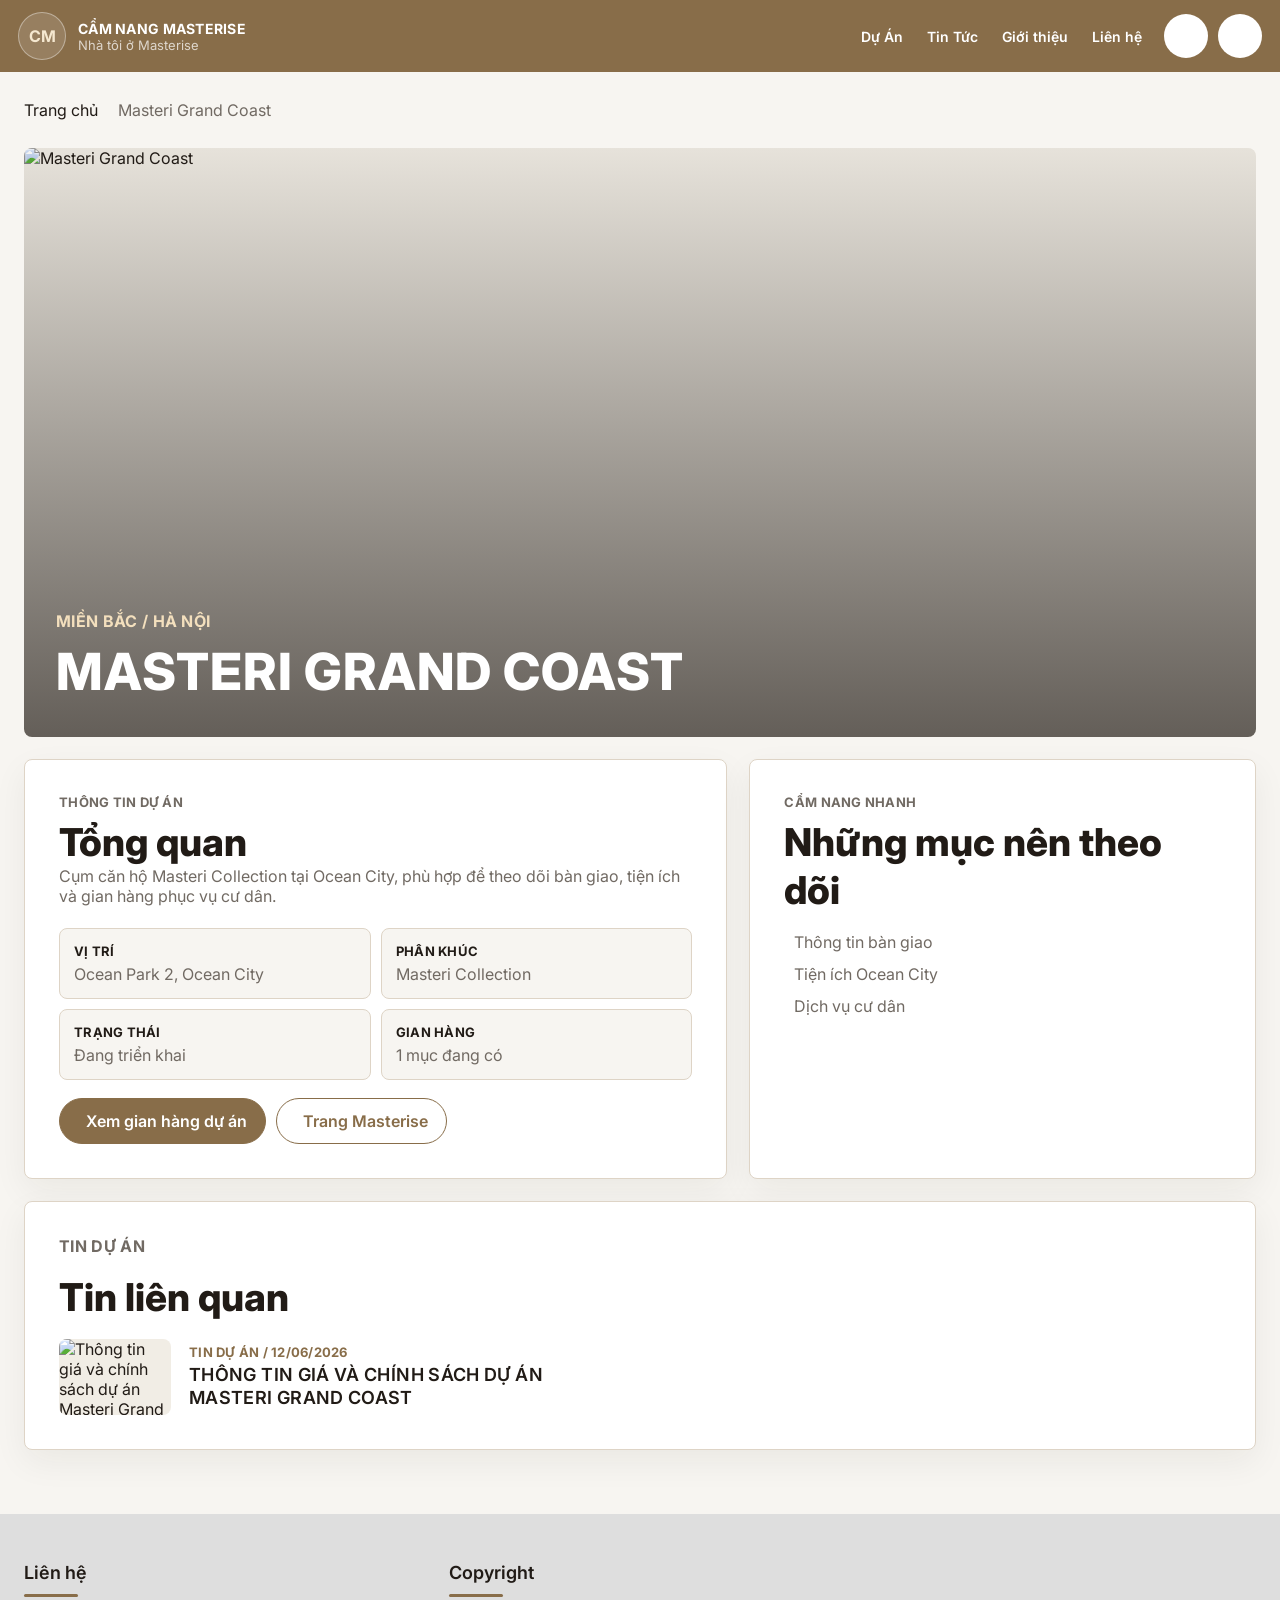
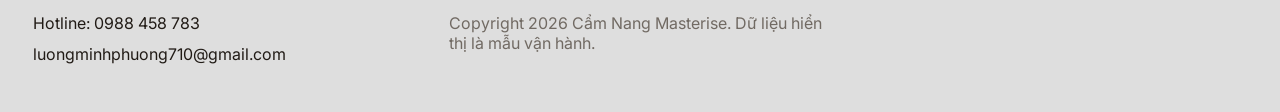
==== commit 957df08f: "Build Masterise resident guide pages" ====
--- a/project.html
+++ b/project.html
@@ -3,146 +3,72 @@
   <head>
     <meta charset="utf-8" />
     <meta name="viewport" content="width=device-width, initial-scale=1" />
-    <title>Chi tiết dự án | Cẩm nang Masterise Homes</title>
-    <meta
-      name="description"
-      content="Trang chi tiết dự án Masterise với mô tả, gian hàng và tin tức theo từng dự án."
-    />
+    <title>Thông tin dự án | Cẩm Nang Masterise</title>
+    <meta name="description" content="Trang thông tin chi tiết của từng dự án Masterise." />
+    <link rel="preconnect" href="https://masterisehomes.com" />
     <link rel="preconnect" href="https://fonts.googleapis.com" />
     <link rel="preconnect" href="https://fonts.gstatic.com" crossorigin />
+    <link rel="preconnect" href="https://unpkg.com" />
     <link
-      href="https://fonts.googleapis.com/css2?family=Nunito:wght@400;500;600;700;800&display=swap"
+      href="https://fonts.googleapis.com/css2?family=Inter:wght@400;500;600;700;800&display=swap"
       rel="stylesheet"
     />
-    <link rel="preconnect" href="https://unpkg.com" />
-    <link rel="icon" href="assets/logo-camnang-masterise-crop.png" />
     <link rel="stylesheet" href="styles.css" />
     <script defer src="https://unpkg.com/lucide@latest/dist/umd/lucide.min.js"></script>
     <script defer src="site-data.js"></script>
-    <script defer src="project-detail.js"></script>
+    <script defer src="project-page.js"></script>
   </head>
   <body>
-    <header class="site-header">
-      <a class="brand" href="index.html" aria-label="Cẩm nang Masterise Homes">
-        <img class="brand-logo" src="assets/logo-camnang-masterise-crop.png" alt="Cẩm Nang Masterise" />
+    <header class="topbar">
+      <a class="brand" href="index.html" aria-label="Cẩm Nang Masterise">
+        <span class="brand-mark">CM</span>
+        <span>
+          <strong>Cẩm Nang Masterise</strong>
+          <small>Nhà tôi ở Masterise</small>
+        </span>
       </a>
 
       <nav class="main-nav" aria-label="Điều hướng chính">
-        <a href="projects.html">Dự Án</a>
-        <a href="#stores">Gian Hàng</a>
-        <a href="#projectNews">Tin Tức</a>
-        <a href="learning.html">Học Tập</a>
+        <a href="index.html#projects">Dự Án</a>
+        <a href="news.html">Tin Tức</a>
+        <a href="index.html#about">Giới thiệu</a>
         <a href="#contact">Liên hệ</a>
       </nav>
 
       <div class="header-actions">
-        <a href="#contact" class="icon-button" aria-label="Tài khoản">
-          <i data-lucide="user-round" aria-hidden="true"></i>
+        <a class="icon-button" href="index.html#projects" aria-label="Chọn dự án">
+          <i data-lucide="building-2" aria-hidden="true"></i>
         </a>
-        <a href="tel:0988458783" class="icon-button" aria-label="Gọi hotline">
+        <a class="icon-button" href="tel:0988458783" aria-label="Gọi hotline">
           <i data-lucide="phone" aria-hidden="true"></i>
         </a>
-        <label class="search-box" for="siteSearch">
-          <i data-lucide="search" aria-hidden="true"></i>
-          <input id="siteSearch" type="search" placeholder="Tìm nội dung..." />
-        </label>
       </div>
     </header>
 
-    <main class="project-detail-page">
-      <section class="detail-hero" id="detailHero"></section>
-
-      <nav class="detail-jump" aria-label="Điều hướng nội dung dự án">
-        <a href="#overview"><i data-lucide="layout-dashboard" aria-hidden="true"></i>Tổng quan</a>
-        <a href="#stores"><i data-lucide="store" aria-hidden="true"></i>Gian hàng</a>
-        <a href="#projectNews"><i data-lucide="newspaper" aria-hidden="true"></i>Tin tức</a>
+    <main class="detail-page">
+      <nav class="breadcrumb" aria-label="Đường dẫn">
+        <a href="index.html">Trang chủ</a>
+        <i data-lucide="chevron-right" aria-hidden="true"></i>
+        <span id="breadcrumbProject">Dự án</span>
       </nav>
 
-      <section class="detail-section" id="overview" aria-labelledby="overviewTitle">
-        <div class="detail-section-heading">
-          <p>Tổng quan</p>
-          <h2 id="overviewTitle">Thông tin dự án</h2>
-        </div>
-        <div class="overview-grid" id="overviewGrid" aria-live="polite"></div>
-      </section>
-
-      <section class="detail-section" id="stores" aria-labelledby="storesTitle">
-        <div class="detail-section-heading">
-          <p>Khám phá</p>
-          <h2 id="storesTitle">Gian hàng trong dự án</h2>
-        </div>
-
-        <div class="store-discovery">
-          <div class="store-discovery-search">
-            <h3>Bạn muốn tìm gì?</h3>
-            <label for="projectStoreSearch">
-              <input id="projectStoreSearch" type="search" placeholder="Tìm kiếm gian hàng..." />
-              <i data-lucide="search" aria-hidden="true"></i>
-            </label>
-          </div>
-
-          <div class="store-category-chips" id="storeCategoryChips" aria-label="Lọc gian hàng theo nhu cầu"></div>
-        </div>
-
-        <div class="store-showcase-grid" id="detailStoreGrid" aria-live="polite"></div>
-      </section>
-
-      <section class="detail-section" id="projectNews" aria-labelledby="projectNewsTitle">
-        <div class="detail-section-heading">
-          <p>Tin tức</p>
-          <h2 id="projectNewsTitle">Tin tức dự án</h2>
-        </div>
-        <div class="news-grid" id="detailNewsGrid" aria-live="polite"></div>
-      </section>
+      <section id="projectDetail"></section>
     </main>
 
     <footer class="site-footer" id="contact">
-      <div class="footer-column">
-        <h2>Liên hệ</h2>
+      <div>
+        <h3>Liên hệ</h3>
         <ul>
-          <li><i data-lucide="map-pin" aria-hidden="true"></i>Vinhomes Ocean Park 2-3</li>
-          <li><i data-lucide="phone" aria-hidden="true"></i>Hotline: 0988458783</li>
+          <li><i data-lucide="phone" aria-hidden="true"></i>Hotline: 0988 458 783</li>
           <li>
             <i data-lucide="mail" aria-hidden="true"></i>
-            Email: luongminhphuong710@gmail.com
+            <a href="mailto:luongminhphuong710@gmail.com">luongminhphuong710@gmail.com</a>
           </li>
-          <li><i data-lucide="globe-2" aria-hidden="true"></i>www.camnangmasterise.com</li>
         </ul>
       </div>
-
-      <div class="footer-column">
-        <h2>Thông tin</h2>
-        <ul>
-          <li><i data-lucide="chevron-right" aria-hidden="true"></i>Giới thiệu</li>
-          <li><i data-lucide="chevron-right" aria-hidden="true"></i>Tin tức</li>
-          <li><i data-lucide="chevron-right" aria-hidden="true"></i>Học tập</li>
-          <li><i data-lucide="chevron-right" aria-hidden="true"></i>Liên hệ</li>
-        </ul>
-      </div>
-
-      <div class="footer-column">
-        <h2>Địa điểm</h2>
-        <ul>
-          <li><i data-lucide="chevron-right" aria-hidden="true"></i>Masterise Ocean Park</li>
-          <li><i data-lucide="chevron-right" aria-hidden="true"></i>Masterise Smart City</li>
-          <li><i data-lucide="chevron-right" aria-hidden="true"></i>Masterise Thảo Điền</li>
-        </ul>
-      </div>
-
-      <div class="footer-column follow-card">
-        <h2>Theo dõi</h2>
-        <div class="facebook-card">
-          <img
-            src="https://masterisehomes.com/_next/image?q=70&url=https%3A%2F%2Frevamp-ldp.masterisehomes.com%2Fuploads%2FMasteri_Grand_Coast_a2c320e2ba.jpg&w=900"
-            alt=""
-          />
-          <div>
-            <img class="footer-logo" src="assets/logo-camnang-masterise-crop.png" alt="Cẩm Nang Masterise" />
-            <strong>Cẩm Nang Masterise Homes</strong>
-            <span>357 người theo dõi</span>
-            <a href="https://www.facebook.com/" target="_blank" rel="noreferrer">Theo dõi</a>
-          </div>
-        </div>
+      <div>
+        <h3>Copyright</h3>
+        <p>Copyright 2026 Cẩm Nang Masterise. Dữ liệu hiển thị là mẫu vận hành.</p>
       </div>
     </footer>
   </body>
--- a/styles.css
+++ b/styles.css
@@ -1,17 +1,30 @@
 :root {
-  --brown: #947445;
-  --brown-dark: #74562f;
-  --brown-soft: #eee6da;
-  --ink: #151923;
-  --muted: #727687;
-  --line: #e8e4de;
-  --soft: #f6f6f6;
-  --white: #ffffff;
-  --footer: #dddddd;
-  --shadow: 0 18px 38px rgba(68, 48, 22, 0.12);
-  --content: min(1440px, calc(100vw - 48px));
-  font-family: Nunito, ui-sans-serif, system-ui, -apple-system, BlinkMacSystemFont,
-    "Segoe UI", sans-serif;
+  color-scheme: light;
+  --bg: #f7f5f1;
+  --surface: #ffffff;
+  --surface-soft: #f1ede5;
+  --ink: #211b16;
+  --muted: #716a63;
+  --line: #ded4c6;
+  --primary: #886d49;
+  --primary-dark: #665033;
+  --primary-soft: #eadfce;
+  --accent: #1c514f;
+  --shadow: 0 18px 45px rgba(33, 27, 22, 0.1);
+  --radius: 8px;
+  --content: min(1420px, calc(100vw - 48px));
+  --font-body: "Inter", ui-sans-serif, system-ui, -apple-system, BlinkMacSystemFont, "Segoe UI",
+    sans-serif;
+  --fs-h1: clamp(3rem, 4vw, 3.5rem);
+  --fs-h2: clamp(2rem, 3vw, 2.5rem);
+  --fs-h3: clamp(1.5rem, 2vw, 1.75rem);
+  --fs-h4: clamp(1.125rem, 1.4vw, 1.25rem);
+  --fs-body: 1rem;
+  --fs-body-2: 0.875rem;
+  --fs-small: 0.8125rem;
+  --lh-heading: 1.25;
+  --lh-body: 1.6;
+  font-family: var(--font-body);
 }
 
 * {
@@ -24,20 +37,29 @@
 
 body {
   margin: 0;
-  background: var(--white);
+  background: var(--bg);
   color: var(--ink);
+  font-size: var(--fs-body);
+  font-weight: 400;
+  line-height: var(--lh-body);
   overflow-x: hidden;
 }
 
 body,
 button,
 input,
-select {
+select,
+textarea {
   font: inherit;
 }
 
 button {
   cursor: pointer;
+}
+
+button,
+a {
+  -webkit-tap-highlight-color: transparent;
 }
 
 a {
@@ -50,40 +72,117 @@
   max-width: 100%;
 }
 
-.site-header {
+h1,
+h2,
+h3,
+h4,
+h5,
+p {
+  overflow-wrap: anywhere;
+}
+
+h1,
+h2,
+h3,
+h4,
+h5 {
+  margin: 0;
+  letter-spacing: 0;
+  line-height: var(--lh-heading);
+}
+
+h1 {
+  font-size: var(--fs-h1);
+  font-weight: 800;
+  letter-spacing: 0.02em;
+  text-transform: uppercase;
+}
+
+h2 {
+  font-size: var(--fs-h2);
+  font-weight: 800;
+}
+
+h3 {
+  font-size: var(--fs-h3);
+  font-weight: 600;
+}
+
+h4,
+h5 {
+  font-size: var(--fs-h4);
+  font-weight: 600;
+}
+
+p {
+  margin: 0;
+  max-width: 72ch;
+}
+
+.topbar {
   position: sticky;
   top: 0;
-  z-index: 10;
+  z-index: 40;
   display: grid;
   grid-template-columns: auto 1fr auto;
-  align-items: center;
-  gap: 24px;
-  min-height: 60px;
-  padding: 7px 24px;
-  background: var(--brown);
-  color: var(--white);
+  gap: 22px;
+  align-items: center;
+  min-height: 72px;
+  padding: 10px max(18px, calc((100vw - 1420px) / 2));
+  background: var(--primary);
+  color: #fff;
 }
 
 .brand {
   display: inline-flex;
   align-items: center;
-}
-
-.brand-logo {
-  width: 98px;
-  height: 46px;
-  border-radius: 8px;
-  padding: 4px 8px;
-  background: var(--white);
-  object-fit: contain;
+  gap: 12px;
+  min-width: 0;
+}
+
+.brand-mark {
+  display: grid;
+  place-items: center;
+  flex: 0 0 48px;
+  width: 48px;
+  height: 48px;
+  border: 1px solid rgba(255, 255, 255, 0.38);
+  border-radius: 999px;
+  background: rgba(255, 255, 255, 0.13);
+  color: #f5e8d0;
+  font-weight: 700;
+  letter-spacing: 0;
+}
+
+.brand strong,
+.brand small {
+  display: block;
+  white-space: nowrap;
+}
+
+.brand strong {
+  font-size: 0.875rem;
+  font-weight: 700;
+  letter-spacing: 0.02em;
+  text-transform: uppercase;
+}
+
+.brand small {
+  color: rgba(255, 255, 255, 0.72);
+  font-size: var(--fs-small);
+}
+
+.main-nav,
+.header-actions {
+  display: flex;
+  align-items: center;
 }
 
 .main-nav {
-  display: flex;
-  align-items: center;
   justify-content: flex-end;
-  gap: 34px;
-  font-weight: 800;
+  gap: 24px;
+  font-size: var(--fs-body-2);
+  font-weight: 600;
 }
 
 .main-nav a {
@@ -91,59 +190,71 @@
 }
 
 .main-nav a:hover,
-.main-nav a:focus-visible,
-.main-nav a.is-active {
-  color: #f5e3c2;
+.main-nav a:focus-visible {
+  color: #f6ddb3;
   outline: none;
 }
 
 .header-actions {
-  display: flex;
-  align-items: center;
   gap: 10px;
 }
 
 .icon-button {
   display: grid;
   place-items: center;
-  width: 40px;
-  height: 40px;
+  flex: 0 0 44px;
+  width: 44px;
+  height: 44px;
   border-radius: 999px;
-  background: var(--white);
-  color: var(--brown);
-}
-
-.icon-button svg,
-.search-box svg {
+  background: #fff;
+  color: var(--primary);
+}
+
+.icon-button:hover,
+.icon-button:focus-visible {
+  background: #f6ddb3;
+  color: var(--primary-dark);
+  outline: none;
+}
+
+.icon-button svg {
   width: 20px;
   height: 20px;
 }
 
-.search-box {
+.top-search {
   display: flex;
   align-items: center;
-  gap: 10px;
-  width: 210px;
-  height: 40px;
+  gap: 9px;
+  width: min(220px, 22vw);
+  height: 44px;
   border-radius: 999px;
   padding: 0 16px;
-  background: var(--white);
-  color: var(--muted);
-}
-
-.search-box input {
+  background: #fff;
+  color: var(--muted);
+}
+
+.top-search svg {
+  flex: 0 0 18px;
+  width: 18px;
+  height: 18px;
+  color: var(--primary);
+}
+
+.top-search input {
   width: 100%;
   min-width: 0;
   border: 0;
   outline: 0;
+  background: transparent;
   color: var(--ink);
 }
 
 .hero-banner {
-  position: relative;
-  height: clamp(320px, 33vw, 620px);
+  width: 100%;
+  height: clamp(330px, 38vw, 720px);
   overflow: hidden;
-  background: #ece9e4;
+  background: var(--primary-dark);
 }
 
 .hero-banner img {
@@ -152,681 +263,624 @@
   object-fit: cover;
 }
 
-.hero-banner::after {
-  content: "";
-  position: absolute;
-  inset: 0;
-  background: linear-gradient(90deg, rgba(0, 0, 0, 0.32), rgba(0, 0, 0, 0.02));
-  pointer-events: none;
-}
-
-.hero-copy {
-  position: absolute;
-  left: max(24px, calc((100vw - 1440px) / 2));
-  bottom: 46px;
-  z-index: 1;
-  max-width: 560px;
-  color: var(--white);
-  text-shadow: 0 10px 28px rgba(0, 0, 0, 0.42);
-}
-
-.hero-copy p {
-  margin: 0 0 8px;
-  font-size: clamp(1.1rem, 2vw, 1.8rem);
-  font-weight: 800;
-}
-
-.hero-copy h1 {
-  margin: 0;
-  font-size: clamp(2.1rem, 5vw, 4.4rem);
-  line-height: 1;
-}
-
-.section {
+.find-section,
+.news-section,
+.about-section,
+.detail-page {
   width: var(--content);
   margin: 0 auto;
-  padding: 48px 0 70px;
-}
-
-.section-title {
-  display: grid;
+}
+
+.find-section {
+  padding: 52px 0 64px;
+  background: var(--surface);
+}
+
+.find-section h1 {
+  font-size: var(--fs-h1);
+  font-weight: 800;
+  letter-spacing: 0;
+  text-transform: none;
+}
+
+.section-heading {
+  display: grid;
+  gap: 9px;
+  margin-bottom: 28px;
+}
+
+.section-heading.centered {
   justify-items: center;
+  text-align: center;
+}
+
+.section-heading.compact {
+  margin-bottom: 18px;
+}
+
+.section-heading p {
+  max-width: 760px;
+  color: var(--muted);
+  font-size: var(--fs-body);
+}
+
+.section-heading.centered p {
+  width: 100%;
+}
+
+.title-divider {
+  display: inline-flex;
   gap: 8px;
-  margin-bottom: 28px;
-  text-align: center;
-}
-
-.section-title h2 {
-  margin: 0;
-  color: #68696d;
-  font-size: clamp(2rem, 3vw, 2.75rem);
-  line-height: 1.05;
-  font-weight: 800;
-}
-
-.section-title p {
-  margin: 0;
-  width: min(860px, calc(100vw - 40px));
-  color: #798095;
-  font-size: clamp(1.05rem, 1.5vw, 1.35rem);
-  line-height: 1.35;
-}
-
-.section-title span {
-  display: block;
-  position: relative;
-  width: 164px;
+  align-items: center;
+  justify-content: center;
+  width: 156px;
   height: 8px;
-  margin-top: 4px;
-}
-
-.section-title span::before,
-.section-title span::after {
+}
+
+.title-divider::before,
+.title-divider::after {
   content: "";
-  position: absolute;
-  top: 2px;
-  width: 74px;
+  flex: 1;
   height: 4px;
   border-radius: 999px;
-  background: var(--brown);
-}
-
-.section-title span::before {
-  left: 0;
-}
-
-.section-title span::after {
-  right: 0;
-}
-
-.region-tabs {
+  background: var(--primary);
+}
+
+.eyebrow {
+  margin: 0 0 8px;
+  color: var(--primary);
+  font-size: var(--fs-small);
+  font-weight: 700;
+  letter-spacing: 0.02em;
+  text-transform: uppercase;
+}
+
+.segmented,
+.chip-row {
   display: flex;
+  flex-wrap: wrap;
   justify-content: center;
-  flex-wrap: wrap;
   gap: 10px;
-  margin-bottom: 28px;
-}
-
-.region-tabs button {
-  min-height: 38px;
+  margin-bottom: 34px;
+}
+
+.segmented button,
+.chip-row button {
+  min-height: 44px;
   border: 1px solid var(--line);
-  border-radius: 999px;
-  padding: 0 16px;
-  background: var(--white);
-  color: var(--brown-dark);
-  font-size: 0.96rem;
-  font-weight: 800;
-}
-
-.region-tabs button:hover,
-.region-tabs button:focus-visible,
-.region-tabs button.is-active {
-  border-color: var(--brown);
-  background: var(--brown);
-  color: var(--white);
+  border-radius: var(--radius);
+  padding: 0 20px;
+  background: var(--surface);
+  color: var(--muted);
+  font-weight: 600;
+}
+
+.chip-row button {
+  display: inline-flex;
+  align-items: center;
+  gap: 8px;
+}
+
+.segmented button:hover,
+.segmented button:focus-visible,
+.chip-row button:hover,
+.chip-row button:focus-visible,
+.segmented button.is-active,
+.chip-row button.is-active {
+  border-color: var(--primary);
+  background: var(--primary);
+  color: #fff;
   outline: none;
 }
 
+.chip-row svg {
+  width: 17px;
+  height: 17px;
+}
+
 .project-grid {
   display: grid;
-  grid-template-columns: repeat(4, minmax(0, 1fr));
-  gap: 20px;
+  grid-template-columns: repeat(3, minmax(0, 1fr));
+  gap: 36px 28px;
 }
 
 .project-card {
-  display: grid;
-  justify-items: center;
-  gap: 10px;
-  width: 100%;
   min-width: 0;
-  border: 1px solid var(--line);
-  border-radius: 10px;
-  padding: 10px 10px 14px;
-  background: var(--white);
-  color: inherit;
-  text-align: center;
-  box-shadow: 0 10px 22px rgba(20, 21, 24, 0.05);
+  background: var(--surface);
+}
+
+.project-card figure {
+  margin: 0;
+  aspect-ratio: 16 / 9;
+  overflow: hidden;
+  border-radius: var(--radius);
+  background: var(--surface-soft);
 }
 
 .project-card img {
   width: 100%;
-  aspect-ratio: 4 / 3;
-  border-radius: 7px;
+  height: 100%;
   object-fit: cover;
-}
-
-.project-card h3 {
-  margin: 2px 0 0;
-  font-size: clamp(1rem, 1.15vw, 1.16rem);
-  line-height: 1.2;
-  font-weight: 800;
-}
-
-.project-card .project-meta {
-  margin: -4px 0 0;
-  color: var(--muted);
-  font-size: 0.82rem;
+  transition: transform 450ms ease;
+}
+
+.project-card:hover img {
+  transform: scale(1.035);
+}
+
+.project-body {
+  display: grid;
+  justify-items: center;
+  gap: 11px;
+  padding: 18px 8px 0;
+  text-align: center;
+}
+
+.project-heading span {
+  display: block;
+  margin-bottom: 4px;
+  color: var(--primary);
+  font-size: var(--fs-small);
   font-weight: 700;
-}
-
-.project-card .project-action {
+  letter-spacing: 0.02em;
+  text-transform: uppercase;
+}
+
+.project-body p {
+  color: var(--muted);
+}
+
+.project-meta {
+  display: flex;
+  flex-wrap: wrap;
+  justify-content: center;
+  gap: 8px;
+}
+
+.project-meta span,
+.store-tag {
   display: inline-flex;
   align-items: center;
-  gap: 7px;
-  min-height: 36px;
+  min-height: 26px;
   border-radius: 999px;
-  padding: 0 16px;
-  background: var(--brown);
-  color: var(--white);
-  font-size: 0.9rem;
-  font-weight: 800;
-}
-
-.project-card:hover,
-.project-card:focus-visible,
-.project-card.is-active {
-  border-color: rgba(148, 116, 69, 0.56);
-}
-
-.project-card:hover .project-action,
-.project-card:focus-visible .project-action,
-.project-card.is-active .project-action {
-  background: var(--brown-dark);
-}
-
-.project-card:focus-visible {
-  outline: 3px solid rgba(148, 116, 69, 0.28);
-  outline-offset: 4px;
-}
-
-.project-more {
+  padding: 0 10px;
+  background: var(--primary-soft);
+  color: var(--primary-dark);
+  font-size: var(--fs-small);
+  font-weight: 600;
+}
+
+.project-actions {
   display: flex;
+  flex-wrap: wrap;
   justify-content: center;
-  margin-top: 24px;
-}
-
-.project-more[hidden] {
-  display: none;
-}
-
-.project-more button {
-  min-height: 42px;
-  border: 1px solid var(--brown);
-  border-radius: 999px;
-  padding: 0 24px;
-  background: var(--white);
-  color: var(--brown-dark);
-  font-weight: 800;
-}
-
-.project-more button:hover,
-.project-more button:focus-visible {
-  background: var(--brown);
-  color: var(--white);
-  outline: none;
-}
-
-.store-panel {
-  margin-top: 54px;
-  border: 1px solid var(--line);
-  border-radius: 14px;
-  padding: 24px;
-  background: #fffdf9;
-  box-shadow: var(--shadow);
-}
-
-.store-panel-heading {
-  display: flex;
-  align-items: end;
-  justify-content: space-between;
-  gap: 18px;
-  margin-bottom: 20px;
-}
-
-.store-panel-heading p {
-  margin: 0 0 4px;
-  color: var(--brown);
-  font-size: 0.86rem;
-  font-weight: 800;
-  letter-spacing: 0.08em;
-  text-transform: uppercase;
-}
-
-.store-panel-heading h2 {
-  margin: 0;
-  font-size: clamp(1.45rem, 2vw, 2rem);
-  line-height: 1.15;
-}
-
-.store-panel-heading span {
-  flex: 0 0 auto;
-  border-radius: 999px;
-  padding: 8px 14px;
-  background: var(--brown-soft);
-  color: var(--brown-dark);
-  font-weight: 800;
-}
-
-.store-grid {
-  display: grid;
-  grid-template-columns: repeat(3, minmax(0, 1fr));
-  gap: 14px;
-}
-
-.project-news-block {
-  margin-top: 30px;
-  border-top: 1px solid var(--line);
-  padding-top: 24px;
-}
-
-.store-panel-heading.compact {
-  margin-bottom: 16px;
-}
-
-.project-news-grid {
-  display: grid;
-  grid-template-columns: repeat(2, minmax(0, 1fr));
-  gap: 14px;
-}
-
-.project-news-grid .news-card {
-  border: 1px solid var(--line);
-  border-radius: 10px;
-  box-shadow: none;
-}
-
-.store-card {
-  display: grid;
   gap: 10px;
-  border: 1px solid var(--line);
-  border-radius: 10px;
-  padding: 16px;
-  background: var(--white);
-}
-
-.store-card h3 {
-  margin: 0;
-  font-size: 1.08rem;
-}
-
-.store-card p {
-  margin: 0;
-  color: var(--muted);
-  line-height: 1.42;
-}
-
-.store-type {
-  width: fit-content;
-  border-radius: 999px;
-  padding: 5px 10px;
-  background: var(--brown-soft);
-  color: var(--brown-dark);
-  font-size: 0.78rem;
-  font-weight: 800;
-}
-
-.store-info {
-  display: grid;
-  gap: 7px;
-  color: #333742;
-  font-size: 0.92rem;
-  font-weight: 700;
-}
-
-.store-info span {
-  display: flex;
-  align-items: center;
-  gap: 7px;
-}
-
-.store-info svg {
-  width: 16px;
-  height: 16px;
-  color: var(--brown);
-}
-
-.news-section {
-  width: 100%;
-  padding-inline: max(24px, calc((100vw - 1440px) / 2));
-  background: var(--soft);
-}
-
-.learning-teaser {
-  display: flex;
-  align-items: center;
-  justify-content: space-between;
-  gap: 24px;
-  border-block: 1px solid var(--line);
-}
-
-.learning-teaser p {
-  margin: 0 0 8px;
-  color: var(--brown-dark);
-  font-size: 0.88rem;
-  font-weight: 900;
-  letter-spacing: 0.16em;
-  text-transform: uppercase;
-}
-
-.learning-teaser h2 {
-  margin: 0;
-  font-size: clamp(1.8rem, 3vw, 3rem);
-  line-height: 1.06;
-}
-
-.learning-teaser span {
-  display: block;
-  max-width: 740px;
-  margin-top: 10px;
-  color: var(--muted);
-  font-size: 1.1rem;
-  line-height: 1.4;
-}
-
-.learning-teaser a {
+  margin-top: 4px;
+}
+
+.project-actions.wide {
+  justify-content: flex-start;
+  margin-top: 18px;
+}
+
+.primary-action,
+.secondary-action {
   display: inline-flex;
   align-items: center;
+  justify-content: center;
   gap: 8px;
-  min-height: 44px;
+  min-height: 46px;
+  border: 1px solid var(--primary);
   border-radius: 999px;
   padding: 0 18px;
-  background: var(--brown);
-  color: var(--white);
-  font-weight: 900;
+  font-weight: 600;
   white-space: nowrap;
 }
 
-.learning-teaser a:hover,
-.learning-teaser a:focus-visible {
-  background: var(--brown-dark);
+.primary-action {
+  background: var(--primary);
+  color: #fff;
+}
+
+.secondary-action {
+  background: #fff;
+  color: var(--primary);
+}
+
+.primary-action:hover,
+.primary-action:focus-visible,
+.secondary-action:hover,
+.secondary-action:focus-visible {
+  background: var(--primary-dark);
+  border-color: var(--primary-dark);
+  color: #fff;
   outline: none;
 }
 
-.news-grid {
+.primary-action svg,
+.secondary-action svg {
+  width: 17px;
+  height: 17px;
+}
+
+.news-section {
+  padding: 54px 0 66px;
+}
+
+.news-list {
   display: grid;
   grid-template-columns: repeat(3, minmax(0, 1fr));
-  gap: 28px;
-}
-
-.news-card {
-  display: grid;
-  grid-template-rows: auto 1fr;
+  gap: 28px 40px;
+}
+
+.news-list.compact-list {
+  grid-template-columns: repeat(2, minmax(0, 1fr));
+}
+
+.news-item {
+  display: grid;
+  grid-template-columns: 112px minmax(0, 1fr);
+  gap: 18px;
+  align-items: center;
+  border-radius: var(--radius);
+}
+
+.news-item:hover h3,
+.news-item:focus-visible h3 {
+  color: var(--primary);
+}
+
+.news-item img {
+  width: 112px;
+  height: 76px;
+  border-radius: var(--radius);
+  object-fit: cover;
+  background: var(--surface-soft);
+}
+
+.news-item span {
+  display: block;
+  margin-bottom: 4px;
+  color: var(--primary);
+  font-size: var(--fs-small);
+  font-weight: 700;
+  letter-spacing: 0.02em;
+  text-transform: uppercase;
+}
+
+.news-item h3 {
+  font-size: var(--fs-h4);
+  letter-spacing: 0.02em;
+  line-height: var(--lh-heading);
+  text-transform: uppercase;
+}
+
+.about-section {
+  display: grid;
+  grid-template-columns: minmax(0, 0.9fr) minmax(0, 1.1fr);
+  gap: 32px;
+  padding: 54px 0;
+  border-top: 1px solid var(--line);
+}
+
+.about-section p:last-child {
+  color: var(--muted);
+  font-size: var(--fs-body);
+}
+
+.news-page,
+.article-page {
+  width: var(--content);
+  margin: 0 auto;
+}
+
+.news-page-hero {
+  display: grid;
+  justify-items: center;
+  gap: 12px;
+  padding: 70px 0 46px;
+  text-align: center;
+}
+
+.news-page-hero p:not(.eyebrow) {
+  max-width: 720px;
+  color: var(--muted);
+  font-size: var(--fs-body);
+}
+
+.news-directory {
+  padding: 0 0 72px;
+}
+
+.news-card-grid {
+  display: grid;
+  grid-template-columns: repeat(3, minmax(0, 1fr));
+  gap: 18px;
+}
+
+.news-card-large {
+  display: grid;
   overflow: hidden;
-  border-radius: 12px;
-  background: var(--white);
-  box-shadow: 0 10px 24px rgba(20, 21, 24, 0.08);
-}
-
-.news-card img {
+  border: 1px solid var(--line);
+  border-radius: var(--radius);
+  background: #fff;
+  box-shadow: 0 12px 34px rgba(33, 27, 22, 0.06);
+}
+
+.news-card-large:hover,
+.news-card-large:focus-visible {
+  border-color: var(--primary);
+  outline: none;
+}
+
+.news-card-large figure {
+  margin: 0;
+  aspect-ratio: 16 / 10;
+  overflow: hidden;
+  background: var(--surface-soft);
+}
+
+.news-card-large img {
   width: 100%;
-  aspect-ratio: 16 / 9;
+  height: 100%;
   object-fit: cover;
-}
-
-.news-card-body {
+  transition: transform 450ms ease;
+}
+
+.news-card-large:hover img {
+  transform: scale(1.035);
+}
+
+.news-card-large > div {
   display: grid;
   gap: 10px;
-  padding: 16px;
-}
-
-.news-card h3 {
-  margin: 0;
-  font-size: 1.08rem;
-  line-height: 1.22;
-  font-weight: 800;
+  padding: 18px;
+}
+
+.news-card-large span {
+  color: var(--primary);
+  font-size: var(--fs-small);
+  font-weight: 700;
+  letter-spacing: 0.02em;
   text-transform: uppercase;
 }
 
-.news-card p {
-  margin: 0;
-  color: var(--muted);
-  line-height: 1.45;
-}
-
-.news-meta {
+.news-card-large h3 {
+  letter-spacing: 0.02em;
+  text-transform: uppercase;
+}
+
+.news-card-large p {
+  color: var(--muted);
+}
+
+.news-tags {
   display: flex;
   flex-wrap: wrap;
   gap: 8px;
-  color: var(--brown-dark);
-  font-size: 0.82rem;
-  font-weight: 800;
-}
-
-.page-hero {
-  display: grid;
-  gap: 10px;
-  padding: 72px max(24px, calc((100vw - 1440px) / 2)) 42px;
-  background: #f8f6f2;
-  border-bottom: 1px solid var(--line);
-}
-
-.page-hero p,
-.toolbar-eyebrow,
-.detail-section-heading p,
-.directory-project-region {
+}
+
+.news-tags small {
+  display: inline-flex;
+  align-items: center;
+  min-height: 26px;
+  border-radius: 999px;
+  padding: 0 10px;
+  background: var(--primary-soft);
+  color: var(--primary-dark);
+  font-size: var(--fs-small);
+  font-weight: 600;
+}
+
+.article-hero {
+  display: grid;
+  grid-template-columns: minmax(0, 0.95fr) minmax(320px, 1.05fr);
+  gap: 32px;
+  align-items: center;
+  padding: 24px 0 34px;
+}
+
+.article-hero h1 {
+  font-size: var(--fs-h1);
+}
+
+.article-hero > div {
+  display: grid;
+  gap: 16px;
+  min-width: 0;
+}
+
+.article-hero h1 {
+  max-width: 100%;
+  overflow-wrap: anywhere;
+}
+
+.article-hero p:not(.eyebrow) {
+  color: var(--muted);
+  font-size: var(--fs-body);
+}
+
+.article-hero figure {
   margin: 0;
-  color: var(--brown-dark);
-  font-size: 0.88rem;
-  font-weight: 800;
-  letter-spacing: 0.16em;
-  text-transform: uppercase;
-}
-
-.page-hero h1 {
-  margin: 0;
-  max-width: 980px;
-  font-size: clamp(2.4rem, 5vw, 5rem);
-  line-height: 0.98;
-}
-
-.page-hero span {
-  max-width: 760px;
-  color: var(--muted);
-  font-size: 1.2rem;
-  line-height: 1.4;
-}
-
-.directory-section,
-.detail-section {
-  width: var(--content);
-  margin: 0 auto;
-  padding: 36px 0 62px;
-}
-
-.directory-stats {
-  display: grid;
-  grid-template-columns: repeat(4, minmax(0, 1fr));
-  gap: 14px;
-  margin-bottom: 28px;
-}
-
-.stat-card {
+  aspect-ratio: 16 / 10;
+  overflow: hidden;
+  border-radius: var(--radius);
+  background: var(--surface-soft);
+}
+
+.article-hero img {
+  width: 100%;
+  height: 100%;
+  object-fit: cover;
+}
+
+.article-layout {
+  display: grid;
+  grid-template-columns: minmax(0, 1fr) 360px;
+  gap: 24px;
+  min-width: 0;
+  padding-bottom: 72px;
+}
+
+.article-body,
+.related-news {
   border: 1px solid var(--line);
-  padding: 20px;
-  background: var(--white);
-}
-
-.stat-card strong {
-  display: block;
-  color: #3d2308;
-  font-size: clamp(2rem, 3vw, 3rem);
-  line-height: 1;
-}
-
-.stat-card span {
-  display: block;
-  margin-top: 10px;
-  color: #6e5d50;
-  font-size: 1rem;
-  line-height: 1.25;
-}
-
-.directory-toolbar {
-  display: flex;
-  align-items: end;
-  justify-content: space-between;
-  gap: 20px;
-  margin-bottom: 24px;
-}
-
-.directory-toolbar h2,
-.detail-section-heading h2 {
-  margin: 4px 0 0;
-  font-size: clamp(1.7rem, 2.5vw, 2.4rem);
-  line-height: 1.1;
-}
-
-.filter-controls {
+  border-radius: var(--radius);
+  background: #fff;
+  box-shadow: 0 12px 34px rgba(33, 27, 22, 0.06);
+}
+
+.article-body {
+  display: grid;
+  gap: 18px;
+  min-width: 0;
+  padding: clamp(24px, 4vw, 44px);
+}
+
+.article-body p {
+  color: var(--muted);
+  font-size: var(--fs-body);
+}
+
+.article-actions {
   display: flex;
   flex-wrap: wrap;
-  gap: 12px;
-  justify-content: flex-end;
-}
-
-.filter-controls label {
-  display: grid;
-  grid-template-columns: auto auto minmax(180px, 1fr);
-  align-items: center;
+  gap: 10px;
+  margin-top: 12px;
+}
+
+.related-news {
+  align-self: start;
+  display: grid;
+  gap: 14px;
+  min-width: 0;
+  padding: 24px;
+}
+
+.related-news h2 {
+  font-size: var(--fs-h3);
+}
+
+.related-news > p:not(.eyebrow) {
+  color: var(--muted);
+}
+
+.related-item {
+  display: grid;
+  gap: 5px;
+  border-top: 1px solid var(--line);
+  padding-top: 14px;
+}
+
+.related-item span {
+  color: var(--primary);
+  font-size: var(--fs-small);
+  font-weight: 700;
+  letter-spacing: 0.02em;
+  text-transform: uppercase;
+}
+
+.related-item strong {
+  line-height: 1.25;
+  font-weight: 600;
+}
+
+.site-footer {
+  display: grid;
+  grid-template-columns: repeat(3, minmax(0, 1fr));
+  gap: 42px;
+  padding: 48px max(24px, calc((100vw - 1420px) / 2));
+  background: #dedede;
+  color: var(--ink);
+}
+
+.site-footer h3 {
+  margin-bottom: 16px;
+  font-size: var(--fs-h4);
+}
+
+.site-footer h3::after {
+  content: "";
+  display: block;
+  width: 54px;
+  height: 3px;
+  margin-top: 10px;
+  border-radius: 999px;
+  background: var(--primary);
+}
+
+.site-footer ul {
+  display: grid;
+  gap: 11px;
+  margin: 0;
+  padding: 0;
+  list-style: none;
+}
+
+.site-footer li {
+  display: flex;
   gap: 9px;
-  min-height: 46px;
-  border: 1px solid var(--line);
-  padding: 0 12px;
-  background: var(--white);
-  color: var(--brown-dark);
-  font-weight: 800;
-}
-
-.filter-controls svg {
-  width: 18px;
-  height: 18px;
-}
-
-.filter-controls select {
+  align-items: center;
+}
+
+.site-footer svg {
+  flex: 0 0 17px;
+  width: 17px;
+  height: 17px;
+  color: var(--primary);
+}
+
+.site-footer p {
+  max-width: 540px;
+  color: var(--muted);
+}
+
+.breadcrumb {
+  display: flex;
+  align-items: center;
+  flex-wrap: wrap;
+  gap: 10px;
+  padding: 28px 0;
+  color: var(--muted);
+}
+
+.breadcrumb a {
+  color: var(--ink);
+}
+
+.breadcrumb span,
+.breadcrumb a {
   min-width: 0;
-  border: 0;
-  background: transparent;
-  color: var(--ink);
-  font-weight: 800;
-  outline: 0;
-}
-
-.project-list {
-  display: grid;
-  grid-template-columns: repeat(3, minmax(0, 1fr));
-  gap: 20px;
-}
-
-.directory-project {
-  display: grid;
-  grid-template-rows: auto 1fr;
-  border: 1px solid var(--line);
-  background: var(--white);
-  min-width: 0;
-}
-
-.directory-project-media {
+  overflow-wrap: anywhere;
+}
+
+.breadcrumb svg {
+  width: 17px;
+  height: 17px;
+  color: var(--primary);
+}
+
+.detail-page {
+  padding-bottom: 64px;
+}
+
+.detail-hero,
+.store-hero figure {
   position: relative;
-  display: block;
+  margin: 0;
   overflow: hidden;
-}
-
-.directory-project-media img {
-  width: 100%;
-  aspect-ratio: 16 / 10;
-  object-fit: cover;
-  transition: transform 0.24s ease;
-}
-
-.directory-project:hover .directory-project-media img {
-  transform: scale(1.025);
-}
-
-.directory-project-media span {
-  position: absolute;
-  top: 14px;
-  left: 14px;
-  padding: 8px 12px;
-  background: rgba(255, 255, 255, 0.94);
-  color: #3d2308;
-  font-size: 0.82rem;
-  font-weight: 900;
-  letter-spacing: 0.08em;
-  text-transform: uppercase;
-}
-
-.directory-project-body {
-  display: grid;
-  gap: 14px;
-  align-content: start;
-  padding: 20px;
-}
-
-.directory-project-body h3 {
-  margin: 0;
-  font-size: clamp(1.22rem, 1.5vw, 1.55rem);
-  line-height: 1.05;
-  text-transform: uppercase;
-}
-
-.directory-project-body p {
-  margin: 0;
-  color: #6f6158;
-  font-size: 1.02rem;
-  line-height: 1.34;
-}
-
-.directory-project-meta {
-  display: grid;
-  gap: 9px;
-  color: #5c5854;
-  font-weight: 700;
-}
-
-.directory-project-meta span,
-.text-action,
-.detail-hero-actions a,
-.detail-jump a,
-.back-link {
-  display: inline-flex;
-  align-items: center;
-  gap: 8px;
-}
-
-.directory-project-meta svg,
-.text-action svg,
-.detail-hero-actions svg,
-.detail-jump svg,
-.back-link svg {
-  flex: 0 0 18px;
-  width: 18px;
-  height: 18px;
-  color: var(--brown);
-}
-
-.text-action {
-  width: fit-content;
-  margin-top: 2px;
-  color: var(--brown-dark);
-  font-weight: 900;
-}
-
-.text-action:hover,
-.text-action:focus-visible {
-  color: var(--brown);
-  outline: none;
+  border-radius: var(--radius);
+  background: var(--surface-soft);
 }
 
 .detail-hero {
-  position: relative;
-  min-height: clamp(430px, 48vw, 680px);
-  overflow: hidden;
-  background: #111;
-}
-
-.detail-hero > img {
+  height: clamp(360px, 46vw, 620px);
+}
+
+.detail-hero img,
+.store-hero img {
   width: 100%;
   height: 100%;
-  min-height: inherit;
   object-fit: cover;
 }
 
@@ -834,1153 +888,667 @@
   content: "";
   position: absolute;
   inset: 0;
-  background: linear-gradient(90deg, rgba(12, 10, 8, 0.7), rgba(12, 10, 8, 0.18));
-}
-
-.detail-hero-copy {
+  background: linear-gradient(180deg, rgba(33, 27, 22, 0.05), rgba(33, 27, 22, 0.68));
+}
+
+.detail-hero figcaption {
   position: absolute;
-  inset: auto auto 56px max(24px, calc((100vw - 1440px) / 2));
+  right: 32px;
+  bottom: 34px;
+  left: 32px;
   z-index: 1;
-  display: grid;
-  gap: 14px;
-  max-width: 760px;
-  color: var(--white);
-}
-
-.detail-hero-copy p {
-  margin: 0;
+  color: #fff;
+}
+
+.detail-hero span {
+  display: block;
+  margin-bottom: 8px;
   color: #f3dfbd;
-  font-weight: 900;
-  letter-spacing: 0.12em;
+  font-weight: 700;
+  letter-spacing: 0.02em;
   text-transform: uppercase;
 }
 
-.detail-hero-copy h1 {
-  margin: 0;
-  font-size: clamp(2.7rem, 6vw, 6rem);
-  line-height: 0.95;
+.detail-content {
+  display: grid;
+  grid-template-columns: minmax(0, 1fr) minmax(320px, 0.72fr);
+  gap: 22px;
+  margin-top: 22px;
+}
+
+.detail-panel,
+.store-hero,
+.store-directory {
+  border: 1px solid var(--line);
+  border-radius: var(--radius);
+  padding: clamp(22px, 3vw, 34px);
+  background: #fff;
+  box-shadow: 0 12px 34px rgba(33, 27, 22, 0.06);
+}
+
+.detail-panel.full {
+  grid-column: 1 / -1;
+}
+
+.detail-panel > p {
+  color: var(--muted);
+}
+
+.info-grid {
+  display: grid;
+  grid-template-columns: repeat(2, minmax(0, 1fr));
+  gap: 10px;
+  margin-top: 22px;
+}
+
+.info-grid div {
+  display: grid;
+  gap: 5px;
+  border: 1px solid var(--line);
+  border-radius: var(--radius);
+  padding: 14px;
+  background: var(--bg);
+}
+
+.info-grid strong {
+  font-size: var(--fs-small);
+  letter-spacing: 0.02em;
   text-transform: uppercase;
 }
 
-.detail-hero-copy span {
-  color: rgba(255, 255, 255, 0.9);
-  font-size: clamp(1.05rem, 1.5vw, 1.28rem);
-  line-height: 1.4;
-}
-
-.back-link {
-  width: fit-content;
-  color: #f3dfbd;
-  font-weight: 900;
-}
-
-.detail-hero-actions {
-  display: flex;
-  flex-wrap: wrap;
-  gap: 10px;
-  margin-top: 8px;
-}
-
-.detail-hero-actions a {
-  min-height: 42px;
-  border: 1px solid rgba(255, 255, 255, 0.44);
-  padding: 0 16px;
-  background: rgba(255, 255, 255, 0.12);
-  color: var(--white);
-  font-weight: 900;
-}
-
-.detail-hero-actions svg {
-  color: #f3dfbd;
-}
-
-.detail-jump {
-  position: sticky;
-  top: 60px;
-  z-index: 8;
-  display: flex;
-  justify-content: center;
-  gap: 10px;
-  padding: 12px 24px;
-  border-bottom: 1px solid var(--line);
-  background: rgba(255, 255, 255, 0.94);
-  backdrop-filter: blur(12px);
-}
-
-.detail-jump a {
-  min-height: 38px;
-  border: 1px solid var(--line);
-  border-radius: 999px;
-  padding: 0 14px;
-  color: var(--brown-dark);
-  font-weight: 900;
-}
-
-.detail-jump a:hover,
-.detail-jump a:focus-visible {
-  border-color: var(--brown);
-  background: var(--brown);
-  color: var(--white);
-  outline: none;
-}
-
-.detail-jump a:hover svg,
-.detail-jump a:focus-visible svg {
-  color: var(--white);
-}
-
-.detail-section {
-  border-bottom: 1px solid var(--line);
-}
-
-.detail-section-heading {
-  margin-bottom: 20px;
-}
-
-.overview-grid {
-  display: grid;
-  grid-template-columns: repeat(3, minmax(0, 1fr));
-  gap: 14px;
-}
-
-.overview-item {
-  display: grid;
-  gap: 8px;
-  border: 1px solid var(--line);
-  padding: 18px;
-  background: var(--white);
-}
-
-.overview-item svg {
-  width: 22px;
-  height: 22px;
-  color: var(--brown);
-}
-
-.overview-item span {
-  color: var(--muted);
-  font-size: 0.9rem;
-  font-weight: 800;
-}
-
-.overview-item strong {
-  color: var(--ink);
-  font-size: 1.05rem;
-  line-height: 1.3;
-}
-
-.store-discovery {
-  display: grid;
-  gap: 26px;
-  margin-bottom: 28px;
-}
-
-.store-discovery-search {
-  display: grid;
-  justify-items: center;
-  gap: 20px;
-  border-radius: 8px;
-  padding: 44px 24px;
-  background: var(--brown);
-  color: var(--white);
-}
-
-.store-discovery-search h3 {
-  margin: 0;
-  font-size: clamp(1.5rem, 2.4vw, 2rem);
-}
-
-.store-discovery-search label {
-  display: grid;
-  grid-template-columns: minmax(220px, 520px) auto;
-  align-items: center;
+.info-grid span,
+.guide-list {
+  color: var(--muted);
+}
+
+.guide-list {
+  display: grid;
   gap: 12px;
-  width: min(640px, 100%);
-  border-bottom: 2px solid rgba(255, 255, 255, 0.78);
-}
-
-.store-discovery-search input {
-  min-width: 0;
-  border: 0;
-  padding: 10px 0;
-  background: transparent;
-  color: var(--white);
-  font-size: 1.1rem;
-  outline: 0;
-}
-
-.store-discovery-search input::placeholder {
-  color: rgba(255, 255, 255, 0.78);
-}
-
-.store-discovery-search svg {
-  width: 28px;
-  height: 28px;
-}
-
-.store-category-chips {
-  display: grid;
-  grid-template-columns: repeat(6, minmax(0, 1fr));
-  gap: 16px 28px;
-}
-
-.store-category-chips button {
-  position: relative;
-  min-height: 46px;
-  border: 0;
-  padding: 0 26px;
-  background: var(--brown);
-  color: var(--white);
-  font-weight: 900;
-}
-
-.store-category-chips button::after {
-  content: "";
-  position: absolute;
-  top: 0;
-  right: -16px;
-  border-top: 23px solid transparent;
-  border-bottom: 23px solid transparent;
-  border-left: 16px solid var(--brown);
-}
-
-.store-category-chips button:hover,
-.store-category-chips button:focus-visible,
-.store-category-chips button.is-active {
-  background: var(--brown-dark);
-  outline: none;
-}
-
-.store-category-chips button:hover::after,
-.store-category-chips button:focus-visible::after,
-.store-category-chips button.is-active::after {
-  border-left-color: var(--brown-dark);
-}
-
-.store-showcase-grid {
-  display: grid;
-  grid-template-columns: repeat(3, minmax(0, 1fr));
-  gap: 28px;
-}
-
-.showcase-store-card {
-  display: grid;
-  gap: 12px;
-  min-width: 0;
-}
-
-.showcase-store-media {
-  position: relative;
-  display: block;
-  overflow: hidden;
-  border-radius: 7px;
-  background: #eee8df;
-}
-
-.showcase-store-media img {
-  width: 100%;
-  aspect-ratio: 16 / 9;
-  object-fit: cover;
-  transition: transform 0.22s ease;
-}
-
-.showcase-store-media:hover img,
-.showcase-store-media:focus-visible img {
-  transform: scale(1.025);
-}
-
-.showcase-store-media span {
-  position: absolute;
-  top: 0;
-  left: 24px;
-  padding: 9px 13px;
-  background: #c9872d;
-  color: var(--white);
-  font-size: 0.8rem;
-  font-weight: 900;
-  letter-spacing: 0.08em;
-  text-transform: uppercase;
-}
-
-.showcase-store-body {
-  display: grid;
-  gap: 9px;
-}
-
-.showcase-store-rating {
-  display: flex;
-  align-items: center;
-  gap: 6px;
-  color: var(--brown-dark);
-  font-size: 0.9rem;
-  font-weight: 800;
-}
-
-.showcase-store-rating svg {
-  width: 17px;
-  height: 17px;
-  fill: currentColor;
-}
-
-.showcase-store-body h3 {
-  margin: 0;
-  font-size: 1.2rem;
-  line-height: 1.2;
-}
-
-.showcase-store-body p {
-  margin: 0;
-  color: var(--muted);
-  line-height: 1.42;
-}
-
-.showcase-store-actions {
-  display: flex;
-  flex-wrap: wrap;
-  gap: 10px;
-  margin-top: 4px;
-}
-
-.showcase-store-actions a {
-  display: inline-flex;
-  align-items: center;
-  gap: 8px;
-  min-height: 38px;
-  border-radius: 999px;
-  padding: 0 15px;
-  background: var(--brown);
-  color: var(--white);
-  font-weight: 900;
-}
-
-.showcase-store-actions a:hover,
-.showcase-store-actions a:focus-visible {
-  background: var(--brown-dark);
-  outline: none;
-}
-
-.showcase-store-actions svg {
-  width: 17px;
-  height: 17px;
-}
-
-.store-detail-hero {
-  position: relative;
-  min-height: clamp(420px, 44vw, 640px);
-  overflow: hidden;
-  background: #17120d;
-}
-
-.store-detail-hero > img {
-  width: 100%;
-  height: 100%;
-  min-height: inherit;
-  object-fit: cover;
-}
-
-.store-detail-hero::after {
-  content: "";
-  position: absolute;
-  inset: 0;
-  background: linear-gradient(90deg, rgba(16, 12, 7, 0.76), rgba(16, 12, 7, 0.2));
-}
-
-.store-detail-hero-copy {
-  position: absolute;
-  left: max(24px, calc((100vw - 1440px) / 2));
-  bottom: 50px;
-  z-index: 1;
-  display: grid;
-  gap: 12px;
-  max-width: 760px;
-  color: var(--white);
-}
-
-.store-detail-hero-copy > span {
-  color: #f3dfbd;
-  font-weight: 900;
-  letter-spacing: 0.12em;
-  text-transform: uppercase;
-}
-
-.store-detail-hero-copy h1 {
-  margin: 0;
-  font-size: clamp(2.5rem, 5vw, 5.5rem);
-  line-height: 0.96;
-  text-transform: uppercase;
-}
-
-.store-detail-hero-copy p {
-  margin: 0;
-  color: rgba(255, 255, 255, 0.9);
-  font-size: 1.15rem;
-  line-height: 1.42;
-}
-
-.store-rating-large {
-  display: flex;
-  align-items: center;
-  gap: 8px;
-  width: fit-content;
-  border: 1px solid rgba(255, 255, 255, 0.38);
-  padding: 8px 12px;
-  background: rgba(255, 255, 255, 0.12);
-  font-weight: 900;
-}
-
-.store-rating-large svg {
-  width: 20px;
-  height: 20px;
-  color: #f3dfbd;
-  fill: currentColor;
-}
-
-.store-profile-grid {
-  display: grid;
-  grid-template-columns: repeat(3, minmax(0, 1fr));
-  gap: 14px;
-}
-
-.review-summary {
-  display: flex;
-  align-items: center;
-  justify-content: space-between;
-  gap: 20px;
-  border: 1px solid var(--line);
-  padding: 22px;
-  background: #fffdf9;
-}
-
-.review-summary strong {
-  display: block;
-  color: #3d2308;
-  font-size: 3rem;
-  line-height: 1;
-}
-
-.review-summary span {
-  display: block;
-  margin-top: 6px;
-  color: #c9872d;
-  font-size: 1.1rem;
-  letter-spacing: 0.08em;
-}
-
-.review-summary p {
-  margin: 8px 0 0;
-  color: var(--muted);
-}
-
-.review-summary a {
-  display: inline-flex;
-  align-items: center;
-  gap: 8px;
-  min-height: 42px;
-  border: 0;
-  border-radius: 999px;
-  padding: 0 18px;
-  background: var(--brown);
-  color: var(--white);
-  font-weight: 900;
-}
-
-.review-list {
-  display: grid;
-  grid-template-columns: repeat(3, minmax(0, 1fr));
-  gap: 14px;
-  margin-top: 16px;
-}
-
-.review-card {
-  display: grid;
-  gap: 12px;
-  border: 1px solid var(--line);
-  padding: 18px;
-  background: var(--white);
-}
-
-.review-card div {
-  display: flex;
-  align-items: center;
-  justify-content: space-between;
-  gap: 12px;
-}
-
-.review-card strong {
-  font-size: 1.05rem;
-}
-
-.review-card span {
-  color: #c9872d;
-  letter-spacing: 0.05em;
-}
-
-.review-card p {
-  margin: 0;
-  color: #5c5854;
-  line-height: 1.45;
-}
-
-.review-card small {
-  color: var(--muted);
-  font-weight: 800;
-}
-
-.learning-hero {
-  display: grid;
-  grid-template-columns: minmax(0, 1fr) 320px;
-  gap: 28px;
-  align-items: end;
-  padding: 72px max(24px, calc((100vw - 1440px) / 2)) 48px;
-  background: #f8f6f2;
-  border-bottom: 1px solid var(--line);
-}
-
-.learning-hero p {
-  margin: 0 0 10px;
-  color: var(--brown-dark);
-  font-size: 0.9rem;
-  font-weight: 900;
-  letter-spacing: 0.16em;
-  text-transform: uppercase;
-}
-
-.learning-hero h1 {
-  margin: 0;
-  max-width: 960px;
-  font-size: clamp(2.4rem, 5vw, 5rem);
-  line-height: 0.98;
-}
-
-.learning-hero span {
-  display: block;
-  max-width: 780px;
-  margin-top: 16px;
-  color: var(--muted);
-  font-size: 1.15rem;
-  line-height: 1.42;
-}
-
-.learning-progress-card {
-  display: grid;
-  gap: 10px;
-  border: 1px solid var(--line);
-  padding: 24px;
-  background: var(--white);
-}
-
-.learning-progress-card span {
-  margin: 0;
-  color: var(--brown-dark);
-  font-weight: 900;
-}
-
-.learning-progress-card strong {
-  color: #3d2308;
-  font-size: 4rem;
-  line-height: 1;
-}
-
-.learning-progress-card p {
-  margin: 0;
-  color: var(--muted);
-  font-weight: 700;
-  letter-spacing: 0;
-  text-transform: none;
-}
-
-.learning-shell {
-  width: var(--content);
-  margin: 0 auto;
-  padding: 38px 0 64px;
-}
-
-.learning-toolbar,
-.exercise-heading {
-  display: flex;
-  align-items: end;
-  justify-content: space-between;
-  gap: 20px;
-  margin-bottom: 22px;
-}
-
-.learning-toolbar h2,
-.exercise-heading h2 {
-  margin: 4px 0 0;
-  font-size: clamp(1.7rem, 2.5vw, 2.4rem);
-  line-height: 1.1;
-}
-
-.learning-filters label {
-  min-width: 230px;
-}
-
-.learning-stats {
-  display: grid;
-  grid-template-columns: repeat(4, minmax(0, 1fr));
-  gap: 14px;
-  margin-bottom: 22px;
-}
-
-.learning-stat {
-  border: 1px solid var(--line);
-  padding: 18px;
-  background: var(--white);
-}
-
-.learning-stat strong {
-  display: block;
-  color: #3d2308;
-  font-size: 2.5rem;
-  line-height: 1;
-}
-
-.learning-stat span {
-  display: block;
-  margin-top: 8px;
-  color: var(--muted);
-  font-weight: 800;
-}
-
-.plan-tabs {
-  display: flex;
-  flex-wrap: wrap;
-  gap: 10px;
-  margin-bottom: 20px;
-}
-
-.plan-tabs button,
-.exercise-heading button {
-  display: inline-flex;
-  align-items: center;
-  gap: 8px;
-  min-height: 40px;
-  border: 1px solid var(--brown);
-  border-radius: 999px;
-  padding: 0 16px;
-  background: var(--white);
-  color: var(--brown-dark);
-  font-weight: 900;
-}
-
-.plan-tabs button:hover,
-.plan-tabs button:focus-visible,
-.plan-tabs button.is-active,
-.exercise-heading button:hover,
-.exercise-heading button:focus-visible {
-  background: var(--brown);
-  color: var(--white);
-  outline: none;
-}
-
-.roadmap-grid {
-  display: grid;
-  grid-template-columns: repeat(4, minmax(0, 1fr));
-  gap: 14px;
-  margin-bottom: 34px;
-}
-
-.roadmap-card {
-  display: grid;
-  gap: 14px;
-  border: 1px solid var(--line);
-  padding: 18px;
-  background: #fffdf9;
-}
-
-.roadmap-card span {
-  color: var(--brown-dark);
-  font-size: 0.78rem;
-  font-weight: 900;
-  letter-spacing: 0.12em;
-  text-transform: uppercase;
-}
-
-.roadmap-card h3 {
-  margin: 4px 0 0;
-  font-size: 1.2rem;
-}
-
-.roadmap-card p {
-  margin: 8px 0 0;
-  color: var(--muted);
-  line-height: 1.35;
-}
-
-.roadmap-card strong {
-  color: #3d2308;
-  font-size: 1.4rem;
-}
-
-.progress-bar {
-  overflow: hidden;
-  height: 8px;
-  border-radius: 999px;
-  background: var(--brown-soft);
-}
-
-.progress-bar i {
-  display: block;
-  height: 100%;
-  border-radius: inherit;
-  background: var(--brown);
-}
-
-.exercise-grid {
-  display: grid;
-  grid-template-columns: repeat(3, minmax(0, 1fr));
-  gap: 16px;
-}
-
-.exercise-card {
-  display: grid;
-  gap: 12px;
-  border: 1px solid var(--line);
-  padding: 18px;
-  background: var(--white);
-  min-width: 0;
-}
-
-.exercise-card.is-complete {
-  border-color: rgba(148, 116, 69, 0.55);
-  background: #fffaf1;
-}
-
-.exercise-card-top,
-.exercise-meta {
-  display: flex;
-  flex-wrap: wrap;
-  gap: 8px;
-}
-
-.exercise-card-top span {
-  border-radius: 999px;
-  padding: 5px 10px;
-  background: var(--brown-soft);
-  color: var(--brown-dark);
-  font-size: 0.78rem;
-  font-weight: 900;
-}
-
-.exercise-card h3 {
-  margin: 0;
-  font-size: 1.1rem;
-  line-height: 1.22;
-}
-
-.exercise-card p {
-  margin: 0;
-  color: #5c5854;
-  line-height: 1.42;
-}
-
-.exercise-meta span {
-  display: inline-flex;
-  align-items: center;
-  gap: 6px;
-  color: var(--brown-dark);
-  font-size: 0.88rem;
-  font-weight: 800;
-}
-
-.exercise-meta svg {
-  width: 16px;
-  height: 16px;
-}
-
-.exercise-card button {
-  display: inline-flex;
-  align-items: center;
-  justify-content: center;
-  gap: 8px;
-  min-height: 40px;
-  border: 0;
-  border-radius: 999px;
-  padding: 0 16px;
-  background: var(--brown);
-  color: var(--white);
-  font-weight: 900;
-}
-
-.exercise-card.is-complete button {
-  background: var(--brown-dark);
-}
-
-.certificate-grid {
-  display: grid;
-  grid-template-columns: repeat(4, minmax(0, 1fr));
-  gap: 14px;
-}
-
-.certificate-card {
-  display: grid;
-  gap: 10px;
-  border: 1px dashed var(--line);
-  padding: 18px;
-  background: #f8f6f2;
-  color: var(--muted);
-}
-
-.certificate-card.is-unlocked {
-  border-style: solid;
-  border-color: rgba(148, 116, 69, 0.6);
-  background: #fffaf1;
-  color: var(--ink);
-}
-
-.certificate-card svg {
-  width: 30px;
-  height: 30px;
-  color: var(--brown);
-}
-
-.certificate-card span {
-  color: var(--brown-dark);
-  font-size: 0.8rem;
-  font-weight: 900;
-  letter-spacing: 0.12em;
-  text-transform: uppercase;
-}
-
-.certificate-card h3 {
-  margin: 0;
-  font-size: 1.18rem;
-}
-
-.certificate-card p {
-  margin: 0;
-  line-height: 1.4;
-}
-
-.certificate-card strong {
-  color: var(--brown-dark);
-}
-
-.no-results {
-  grid-column: 1 / -1;
-  border: 1px dashed var(--line);
-  border-radius: 10px;
-  padding: 22px;
-  background: var(--white);
-  color: var(--muted);
-  text-align: center;
-}
-
-.site-footer {
-  display: grid;
-  grid-template-columns: 1.1fr 0.8fr 1fr 1.1fr;
-  gap: 70px;
-  padding: 50px max(24px, calc((100vw - 1440px) / 2));
-  background: var(--footer);
-}
-
-.footer-column h2 {
-  position: relative;
-  margin: 0 0 28px;
-  font-size: 1.45rem;
-  line-height: 1.15;
-  font-weight: 800;
-}
-
-.footer-column h2::after {
-  content: "";
-  position: absolute;
-  left: 0;
-  bottom: -12px;
-  width: 50px;
-  height: 4px;
-  border-radius: 999px;
-  background: var(--brown);
-}
-
-.footer-column ul {
-  display: grid;
-  gap: 14px;
-  margin: 0;
+  margin: 18px 0 0;
   padding: 0;
   list-style: none;
 }
 
-.footer-column li {
+.guide-list li {
   display: flex;
+  gap: 10px;
   align-items: flex-start;
-  gap: 10px;
-  color: #161b25;
-  font-size: 1.08rem;
-  font-weight: 700;
-}
-
-.footer-column li svg {
+}
+
+.guide-list svg {
   flex: 0 0 18px;
   width: 18px;
   height: 18px;
   margin-top: 3px;
-  color: var(--brown-dark);
-}
-
-.facebook-card {
-  overflow: hidden;
-  max-width: 350px;
-  background: var(--white);
-}
-
-.facebook-card img {
+  color: var(--primary);
+}
+
+.store-hero {
+  display: grid;
+  grid-template-columns: minmax(280px, 0.82fr) minmax(0, 1fr);
+  gap: 28px;
+  align-items: center;
+  margin-bottom: 26px;
+}
+
+.store-hero figure {
+  aspect-ratio: 16 / 10;
+}
+
+.store-hero p:not(.eyebrow) {
+  margin-top: 12px;
+  color: var(--muted);
+}
+
+.store-directory .chip-row {
+  justify-content: flex-start;
+}
+
+.store-search {
+  display: flex;
+  align-items: center;
+  gap: 10px;
+  width: min(100%, 720px);
+  min-height: 52px;
+  margin: 0 0 18px;
+  border: 1px solid var(--line);
+  border-radius: 999px;
+  padding: 0 18px;
+  background: var(--bg);
+}
+
+.store-search svg {
+  flex: 0 0 19px;
+  width: 19px;
+  height: 19px;
+  color: var(--primary);
+}
+
+.store-search input {
   width: 100%;
-  aspect-ratio: 2.4 / 1;
+  min-width: 0;
+  border: 0;
+  outline: 0;
+  background: transparent;
+  color: var(--ink);
+}
+
+.store-grid {
+  display: grid;
+  grid-template-columns: repeat(3, minmax(0, 1fr));
+  gap: 16px;
+}
+
+.store-card {
+  display: grid;
+  gap: 14px;
+  border: 1px solid var(--line);
+  border-radius: var(--radius);
+  padding: 18px;
+  background: var(--surface);
+}
+
+.store-top {
+  display: flex;
+  align-items: flex-start;
+  gap: 12px;
+}
+
+.store-icon {
+  display: grid;
+  place-items: center;
+  flex: 0 0 44px;
+  width: 44px;
+  height: 44px;
+  border-radius: 999px;
+  background: var(--primary);
+  color: #fff;
+}
+
+.store-icon svg {
+  width: 21px;
+  height: 21px;
+}
+
+.store-card p {
+  color: var(--muted);
+}
+
+.store-card-actions {
+  margin-top: 2px;
+}
+
+.meta-list {
+  display: grid;
+  gap: 8px;
+  color: var(--muted);
+  font-size: var(--fs-body-2);
+}
+
+.meta-list span {
+  display: flex;
+  gap: 8px;
+  align-items: flex-start;
+}
+
+.meta-list svg {
+  flex: 0 0 17px;
+  width: 17px;
+  height: 17px;
+  margin-top: 2px;
+  color: var(--primary);
+}
+
+.no-results {
+  grid-column: 1 / -1;
+  border: 1px dashed var(--line);
+  border-radius: var(--radius);
+  padding: 22px;
+  background: #fff;
+  color: var(--muted);
+  text-align: center;
+}
+
+.store-detail-page {
+  width: var(--content);
+  margin: 0 auto;
+}
+
+.store-profile-hero {
+  display: grid;
+  grid-template-columns: minmax(0, 0.92fr) minmax(360px, 1.08fr);
+  gap: 28px;
+  align-items: center;
+  margin-bottom: 24px;
+}
+
+.store-profile-hero > div:first-child {
+  display: grid;
+  gap: 15px;
+  min-width: 0;
+}
+
+.store-profile-hero h1 {
+  overflow-wrap: anywhere;
+}
+
+.store-profile-hero p:not(.eyebrow) {
+  color: var(--muted);
+  font-size: var(--fs-body);
+}
+
+.store-rating-line {
+  display: flex;
+  flex-wrap: wrap;
+  gap: 10px;
+  align-items: center;
+}
+
+.store-rating-line strong {
+  display: inline-flex;
+  align-items: center;
+  justify-content: center;
+  width: 58px;
+  height: 58px;
+  border-radius: 999px;
+  background: var(--primary);
+  color: #fff;
+  font-size: var(--fs-h4);
+}
+
+.store-rating-line span,
+.review-item span {
+  color: var(--primary);
+  font-weight: 600;
+}
+
+.store-rating-line .is-filled,
+.review-item .is-filled {
+  color: #c28b2c;
+}
+
+.store-gallery {
+  display: grid;
+  grid-template-columns: minmax(0, 1.4fr) minmax(120px, 0.6fr);
+  gap: 10px;
+  min-width: 0;
+}
+
+.store-gallery img {
+  width: 100%;
+  height: 100%;
+  min-height: 0;
+  border-radius: var(--radius);
   object-fit: cover;
-}
-
-.facebook-card div {
-  display: grid;
-  gap: 8px;
-  padding: 18px;
-}
-
-.facebook-card .footer-logo {
-  width: 108px;
-  height: auto;
-  aspect-ratio: auto;
+  background: var(--surface-soft);
+}
+
+.store-gallery .gallery-main {
+  aspect-ratio: 16 / 11;
+}
+
+.store-gallery > div {
+  display: grid;
+  gap: 10px;
+}
+
+.store-profile-grid {
+  display: grid;
+  grid-template-columns: minmax(0, 1fr) minmax(340px, 0.72fr);
+  gap: 18px;
+  padding-bottom: 70px;
+}
+
+.store-profile-panel {
   border: 1px solid var(--line);
-  border-radius: 8px;
-  padding: 8px;
-  background: var(--white);
-  object-fit: contain;
-}
-
-.facebook-card strong {
-  font-size: 1.35rem;
-  line-height: 1.12;
-}
-
-.facebook-card span {
-  color: #333;
-}
-
-.facebook-card a {
-  display: inline-flex;
-  justify-content: center;
-  border-radius: 6px;
-  padding: 10px 16px;
-  background: #1668f2;
-  color: var(--white);
-  font-weight: 800;
+  border-radius: var(--radius);
+  min-width: 0;
+  padding: clamp(22px, 3vw, 34px);
+  background: #fff;
+  box-shadow: 0 12px 34px rgba(33, 27, 22, 0.06);
+}
+
+.store-profile-panel p:not(.eyebrow) {
+  color: var(--muted);
+}
+
+.store-info-list {
+  display: grid;
+  gap: 10px;
+  margin-top: 18px;
+}
+
+.store-info-list div {
+  display: grid;
+  grid-template-columns: 22px 120px minmax(0, 1fr);
+  gap: 10px;
+  align-items: start;
+  border-top: 1px solid var(--line);
+  padding-top: 12px;
+}
+
+.store-info-list svg {
+  width: 18px;
+  height: 18px;
+  margin-top: 3px;
+  color: var(--primary);
+}
+
+.store-info-list strong {
+  font-size: var(--fs-small);
+  letter-spacing: 0.02em;
+  text-transform: uppercase;
+}
+
+.store-info-list span {
+  color: var(--muted);
+}
+
+.map-panel,
+.review-panel {
+  grid-column: 1 / -1;
+}
+
+.map-panel iframe {
+  width: 100%;
+  height: 360px;
+  margin-top: 18px;
+  border: 0;
+  border-radius: var(--radius);
+  background: var(--surface-soft);
+}
+
+.review-form {
+  display: grid;
+  grid-template-columns: repeat(2, minmax(0, 1fr));
+  gap: 14px;
+  margin-top: 18px;
+}
+
+.review-form label {
+  display: grid;
+  gap: 7px;
+  color: var(--muted);
+  font-weight: 600;
+}
+
+.review-form label.full {
+  grid-column: 1 / -1;
+}
+
+.review-form input,
+.review-form select,
+.review-form textarea {
+  width: 100%;
+  border: 1px solid var(--line);
+  border-radius: var(--radius);
+  padding: 12px 14px;
+  background: var(--bg);
+  color: var(--ink);
+  outline: 0;
+}
+
+.review-form textarea {
+  resize: vertical;
+}
+
+.review-form input:focus,
+.review-form select:focus,
+.review-form textarea:focus {
+  border-color: var(--primary);
+  box-shadow: 0 0 0 3px rgba(136, 109, 73, 0.13);
+}
+
+.review-list {
+  display: grid;
+  gap: 12px;
+  margin-top: 22px;
+}
+
+.review-item {
+  display: grid;
+  gap: 5px;
+  border: 1px solid var(--line);
+  border-radius: var(--radius);
+  padding: 16px;
+  background: var(--bg);
+}
+
+.review-item p {
+  color: var(--muted);
 }
 
 @media (max-width: 1100px) {
-  .site-header {
-    grid-template-columns: auto 1fr;
-  }
-
-  .header-actions {
-    grid-column: 1 / -1;
-    justify-content: flex-end;
+  .topbar {
+    grid-template-columns: 1fr;
+    justify-items: center;
+  }
+
+  .main-nav {
+    justify-content: center;
+  }
+
+  .top-search {
+    width: min(420px, calc(100vw - 48px));
   }
 
   .project-grid,
-  .project-list,
-  .store-grid,
-  .store-showcase-grid,
-  .review-list,
-  .exercise-grid,
-  .roadmap-grid,
-  .certificate-grid,
-  .news-grid {
+  .news-list,
+  .news-card-grid,
+  .store-grid {
     grid-template-columns: repeat(2, minmax(0, 1fr));
   }
 
-  .directory-stats,
-  .overview-grid,
+  .detail-content,
+  .store-hero,
+  .store-profile-hero,
   .store-profile-grid,
-  .learning-stats {
-    grid-template-columns: repeat(2, minmax(0, 1fr));
-  }
-
-  .store-category-chips {
-    grid-template-columns: repeat(3, minmax(0, 1fr));
-  }
-
-  .site-footer {
-    grid-template-columns: repeat(2, minmax(0, 1fr));
+  .article-hero,
+  .article-layout,
+  .about-section {
+    grid-template-columns: 1fr;
   }
 }
 
 @media (max-width: 720px) {
   :root {
     --content: min(100vw - 28px, 480px);
-  }
-
-  .site-header {
+    --fs-h1: clamp(2rem, 9vw, 2.25rem);
+    --fs-h2: clamp(1.5rem, 7vw, 1.75rem);
+    --fs-h3: clamp(1.25rem, 5.8vw, 1.375rem);
+    --fs-h4: 1.125rem;
+    --fs-body: 1rem;
+    --fs-body-2: 0.875rem;
+    --fs-small: 0.75rem;
+  }
+
+  .topbar {
     position: static;
-    grid-template-columns: 1fr;
-    gap: 12px;
-    padding: 12px 16px 16px;
+    padding: 14px;
   }
 
   .brand {
+    width: 100%;
     justify-content: center;
   }
 
   .main-nav {
+    width: 100%;
+    flex-wrap: wrap;
+    gap: 12px 16px;
+    font-size: var(--fs-body-2);
+  }
+
+  .header-actions {
+    width: 100%;
     justify-content: center;
     flex-wrap: wrap;
-    gap: 10px 14px;
-    font-size: 0.86rem;
-  }
-
-  .header-actions {
-    justify-content: center;
-    flex-wrap: wrap;
-  }
-
-  .search-box {
-    width: min(100%, 320px);
+  }
+
+  .top-search {
+    width: 100%;
+  }
+
+  .store-search {
+    border-radius: var(--radius);
+  }
+
+  .store-profile-hero {
+    gap: 20px;
+  }
+
+  .store-profile-hero h1 {
+    max-width: calc(100vw - 42px);
+    font-size: var(--fs-h1);
+    line-height: var(--lh-heading);
+  }
+
+  .store-profile-hero p:not(.eyebrow) {
+    width: min(100%, calc(100vw - 96px));
+  }
+
+  .store-profile-panel p:not(.eyebrow) {
+    width: min(100%, calc(100vw - 96px));
+  }
+
+  .store-detail-page .store-profile-hero p:not(.eyebrow),
+  .store-detail-page .store-profile-panel p:not(.eyebrow),
+  .store-detail-page .store-profile-panel span {
+    overflow-wrap: anywhere;
+    word-break: break-word;
+  }
+
+  .store-gallery {
+    grid-template-columns: 1fr;
+  }
+
+  .store-gallery > div {
+    grid-template-columns: repeat(3, minmax(0, 1fr));
+  }
+
+  .store-info-list div,
+  .review-form {
+    grid-template-columns: 1fr;
+  }
+
+  .review-form label.full {
+    grid-column: auto;
+  }
+
+  .map-panel iframe {
+    height: 280px;
   }
 
   .hero-banner {
-    height: 280px;
-  }
-
-  .hero-copy {
+    height: 250px;
+  }
+
+  .find-section {
+    padding: 38px 0 48px;
+  }
+
+  .find-section h1 {
+    font-size: var(--fs-h1);
+  }
+
+  .section-heading.centered p {
+    max-width: 320px;
+  }
+
+  .segmented button,
+  .chip-row button {
+    flex: 1 1 calc(50% - 10px);
+    padding-inline: 10px;
+  }
+
+  .project-grid,
+  .news-list,
+  .news-list.compact-list,
+  .news-card-grid,
+  .store-grid,
+  .site-footer,
+  .info-grid {
+    grid-template-columns: 1fr;
+  }
+
+  .news-item {
+    grid-template-columns: 88px minmax(0, 1fr);
+    gap: 14px;
+  }
+
+  .news-item img {
+    width: 88px;
+    height: 66px;
+  }
+
+  .news-page-hero {
+    padding: 44px 0 34px;
+  }
+
+  .article-hero {
+    padding-top: 18px;
+  }
+
+  .article-page,
+  .article-hero,
+  .article-layout,
+  .article-body,
+  .related-news {
+    width: calc(100vw - 28px);
+    max-width: calc(100vw - 28px);
+  }
+
+  .article-hero h1 {
+    max-width: calc(100vw - 80px);
+    font-size: var(--fs-h2);
+    line-height: var(--lh-heading);
+    word-break: break-word;
+  }
+
+  .article-hero p:not(.eyebrow),
+  .article-body p {
+    max-width: 100%;
+    font-size: var(--fs-body);
+  }
+
+  .article-hero p:not(.eyebrow) {
+    width: calc(100vw - 80px);
+  }
+
+  .article-body p {
+    width: calc(100vw - 118px);
+  }
+
+  .article-hero .news-tags {
+    width: calc(100vw - 80px);
+  }
+
+  .news-tags small {
+    max-width: 100%;
+    white-space: normal;
+  }
+
+  .article-layout {
+    padding-bottom: 48px;
+  }
+
+  .project-actions,
+  .project-actions.wide {
+    width: 100%;
+  }
+
+  .primary-action,
+  .secondary-action {
+    width: 100%;
+  }
+
+  .detail-hero {
+    height: 330px;
+  }
+
+  .detail-hero figcaption {
     right: 20px;
-    bottom: 24px;
-  }
-
-  .section {
-    padding-block: 36px 50px;
-  }
-
-  .page-hero {
-    padding-block: 42px 32px;
-  }
-
-  .learning-hero {
-    grid-template-columns: 1fr;
-    padding-block: 42px 32px;
-  }
-
-  .section-title p {
-    width: min(320px, calc(100vw - 40px));
-  }
-
-  .region-tabs {
-    display: grid;
-    grid-template-columns: repeat(2, minmax(0, 1fr));
-    width: 100%;
-  }
-
-  .region-tabs button {
-    width: 100%;
-  }
-
-  .project-grid,
-  .project-list,
-  .store-grid,
-  .store-showcase-grid,
-  .project-news-grid,
-  .news-grid,
-  .exercise-grid,
-  .roadmap-grid,
-  .certificate-grid,
-  .directory-stats,
-  .overview-grid,
-  .store-profile-grid,
-  .learning-stats,
-  .review-list,
-  .site-footer {
-    grid-template-columns: 1fr;
-  }
-
-  .learning-toolbar,
-  .exercise-heading,
-  .learning-teaser {
-    align-items: stretch;
-    flex-direction: column;
-  }
-
-  .learning-filters,
-  .learning-filters label {
-    width: 100%;
-  }
-
-  .store-discovery-search {
-    padding: 32px 18px;
-  }
-
-  .store-category-chips {
-    grid-template-columns: repeat(2, minmax(0, 1fr));
-    gap: 12px 22px;
-    overflow: hidden;
-    padding-right: 14px;
-  }
-
-  .store-category-chips button {
-    min-height: 42px;
-    padding-inline: 16px;
-  }
-
-  .store-category-chips button::after {
-    right: -14px;
-    border-top-width: 21px;
-    border-bottom-width: 21px;
-    border-left-width: 14px;
-  }
-
-  .store-detail-hero-copy {
-    right: 20px;
-    bottom: 30px;
-  }
-
-  .detail-section-heading h2 {
-    font-size: 1.45rem;
-    line-height: 1.15;
-    overflow-wrap: anywhere;
-  }
-
-  .review-summary {
-    align-items: flex-start;
-    flex-direction: column;
-  }
-
-  .directory-toolbar {
-    align-items: stretch;
-    flex-direction: column;
-  }
-
-  .filter-controls,
-  .filter-controls label {
-    width: 100%;
-  }
-
-  .filter-controls label {
-    grid-template-columns: auto auto minmax(0, 1fr);
-  }
-
-  .detail-hero-copy {
-    right: 20px;
-    bottom: 32px;
-  }
-
-  .detail-jump {
-    position: static;
-    justify-content: flex-start;
-    overflow-x: auto;
-  }
-
-  .detail-jump a {
-    flex: 0 0 auto;
-  }
-
-  .store-panel {
-    padding: 18px;
-  }
-
-  .store-panel-heading {
-    align-items: flex-start;
-    flex-direction: column;
-  }
-
-  .site-footer {
-    gap: 36px;
-    padding-block: 42px;
-  }
-}
+    bottom: 22px;
+    left: 20px;
+  }
+}
